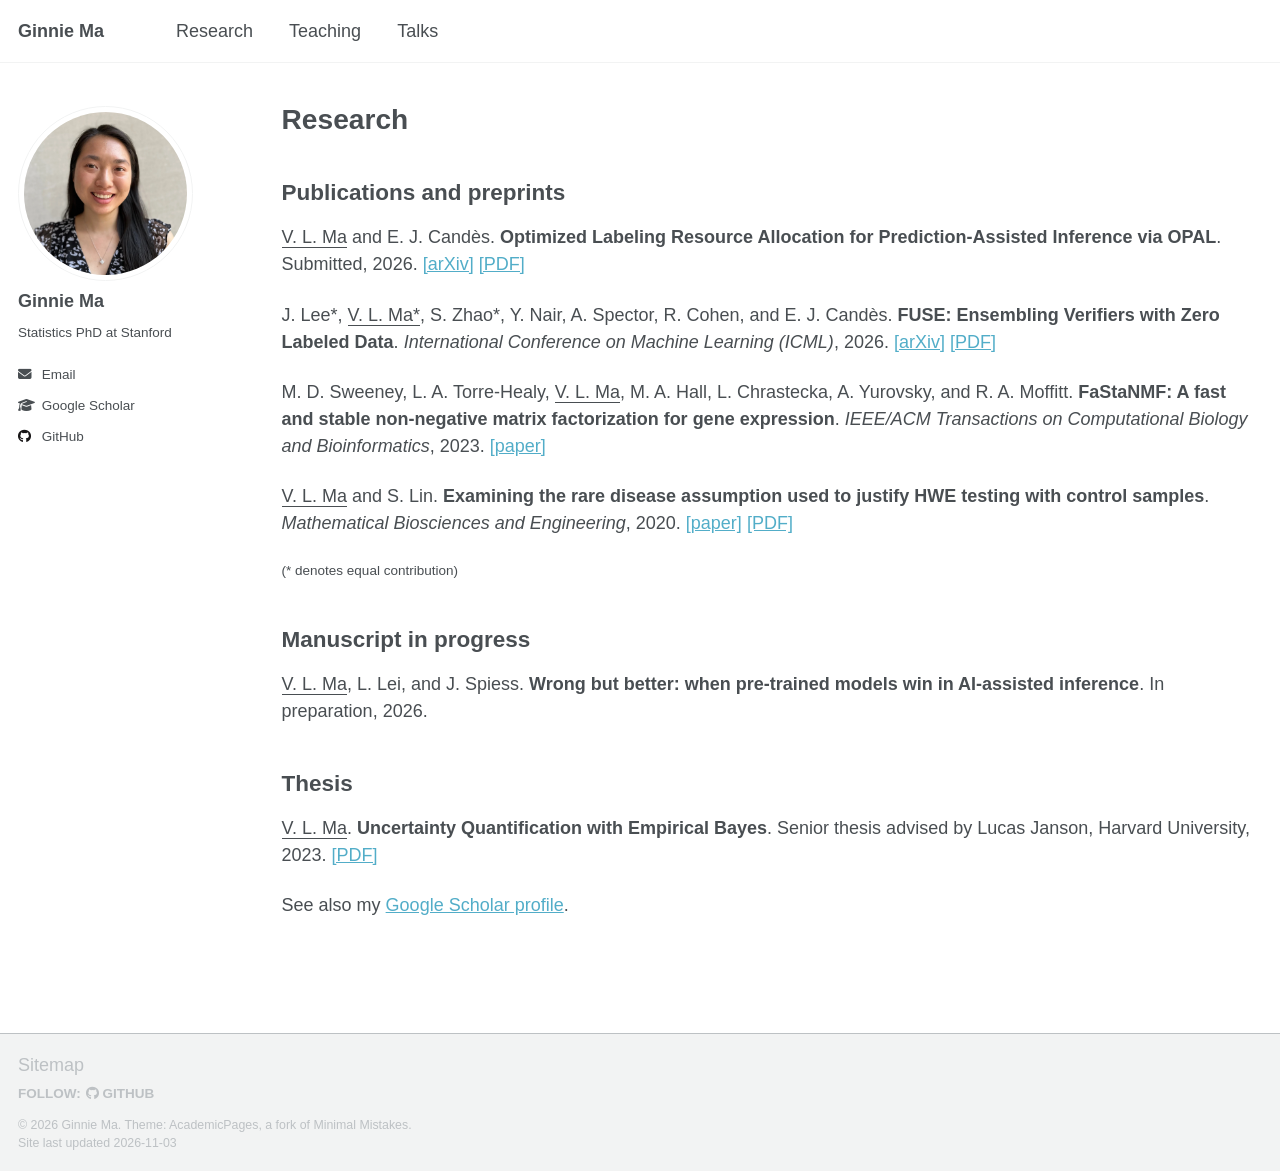
==== research/index.html @ 1d4ecbc1 "updated files" ====
<!doctype html>
<html lang="en" class="no-js">
<head>
<meta charset="utf-8">
<title>Research - Ginnie Ma</title>
<meta name="description" content="Ginnie Ma, Statistics PhD candidate at Stanford University. Research on AI-assisted inference, prediction-powered methods, and reliable LLM evaluation.">
<meta name="viewport" content="width=device-width, initial-scale=1">
<meta name="theme-color" content="#ffffff">
<meta property="og:site_name" content="Ginnie Ma">
<meta property="og:title" content="Research - Ginnie Ma">
<meta property="og:type" content="website">
<meta property="og:url" content="https://ginniema.github.io/research/">
<meta property="og:image" content="https://ginniema.github.io/assets/ginnie-ma.webp">
<link rel="canonical" href="https://ginniema.github.io/research/">
<link rel="icon" href="/assets/favicon.svg?v=gm-pink" type="image/svg+xml">
<link rel="stylesheet" href="/assets/css/main.css">
<link rel="stylesheet" href="/styles.css">
<script>document.documentElement.className = 'js';</script>
<script src="/script.js" defer></script>
</head>
<body>
<a class="screen-reader-shortcut" href="#main">Skip to content</a>
<div class="masthead"><div class="masthead__inner-wrap"><div class="masthead__menu">
<nav id="site-nav" class="greedy-nav" aria-label="Main navigation">
<button type="button" class="hidden" id="menu-toggle" aria-controls="mobile-menu" aria-expanded="false" aria-label="Toggle navigation"><span class="navicon" aria-hidden="true"></span></button>
<ul class="visible-links"><li class="masthead__menu-item masthead__menu-item--lg persist"><a href="/">Ginnie Ma</a></li><li class="masthead__menu-item"><a href="/research/" aria-current="page">Research</a></li><li class="masthead__menu-item"><a href="/teaching/">Teaching</a></li><li class="masthead__menu-item"><a href="/talks/">Talks</a></li></ul>
<ul class="hidden-links hidden" id="mobile-menu"></ul>
</nav>
</div></div></div>
<div id="main" role="main" tabindex="-1">
<aside class="sidebar sticky" aria-label="About Ginnie Ma">
<div itemscope itemtype="https://schema.org/Person">
<div class="author__avatar"><img src="/assets/ginnie-ma.webp" class="author__avatar" alt="Ginnie Ma" width="1000" height="1000" fetchpriority="high" itemprop="image"></div>
<div class="author__content"><h3 class="author__name" itemprop="name">Ginnie Ma</h3><p class="author__bio">Statistics PhD at Stanford</p></div>
<div class="author__urls-wrapper">
<button class="btn btn--inverse" id="follow-toggle" type="button" aria-expanded="false" aria-controls="profile-links">Follow</button>
<ul class="author__urls social-icons" id="profile-links">
<li><a href="mailto:vlma@stanford.edu"><i class="fas fa-fw fa-envelope icon-pad-right" aria-hidden="true"></i>Email</a></li>
<li><a href="https://scholar.google.com/citations?user=46VlMlsAAAAJ&amp;hl=en"><i class="fas fa-fw fa-graduation-cap icon-pad-right" aria-hidden="true"></i>Google Scholar</a></li>
<li><a href="https://github.com/ginniema"><i class="fab fa-fw fa-github icon-pad-right" aria-hidden="true"></i>GitHub</a></li>
</ul>
</div></div>
</aside>
<div class="archive">
<h1 class="page__title">Research</h1>
<h2>Publications and preprints</h2>
<p><u>V. L. Ma</u> and E. J. Candès. <b>Optimized Labeling Resource Allocation for Prediction-Assisted Inference via OPAL</b>. Submitted, 2026. <a href="https://arxiv.org/abs/2606.03211">[arXiv]</a> <a href="https://arxiv.org/pdf/2606.03211">[PDF]</a></p>
<p>J. Lee*, <u>V. L. Ma*</u>, S. Zhao*, Y. Nair, A. Spector, R. Cohen, and E. J. Candès. <b>FUSE: Ensembling Verifiers with Zero Labeled Data</b>. <i>International Conference on Machine Learning (ICML)</i>, 2026. <a href="https://arxiv.org/abs/2604.18547">[arXiv]</a> <a href="https://arxiv.org/pdf/2604.18547">[PDF]</a></p>
<p>M. D. Sweeney, L. A. Torre-Healy, <u>V. L. Ma</u>, M. A. Hall, L. Chrastecka, A. Yurovsky, and R. A. Moffitt. <b>FaStaNMF: A fast and stable non-negative matrix factorization for gene expression</b>. <i>IEEE/ACM Transactions on Computational Biology and Bioinformatics</i>, 2023. <a href="https://ieeexplore.ieee.org/document/10187695/">[paper]</a></p>
<p><u>V. L. Ma</u> and S. Lin. <b>Examining the rare disease assumption used to justify HWE testing with control samples</b>. <i>Mathematical Biosciences and Engineering</i>, 2020. <a href="https://doi.org/10.3934/mbe.2020004">[paper]</a> <a href="https://www.aimspress.com/aimspress-data/mbe/2020/1/PDF/mbe-17-01-004.pdf">[PDF]</a></p>
<p class="small">(* denotes equal contribution)</p>
<h2>Manuscript in progress</h2>
<p><u>V. L. Ma</u>, L. Lei, and J. Spiess. <b>Wrong but better: when pre-trained models win in AI-assisted inference</b>. In preparation, 2026.</p>
<h2>Thesis</h2>
<p><u>V. L. Ma</u>. <b>Uncertainty Quantification with Empirical Bayes</b>. Senior thesis advised by Lucas Janson, Harvard University, 2023. <a href="https://live-hu-math.pantheonsite.io/wp-content/uploads/Ginnie-Ma-Thesis.pdf">[PDF]</a></p>
<p>See also my <a href="https://scholar.google.com/citations?user=46VlMlsAAAAJ&amp;hl=en">Google Scholar profile</a>.</p>
</div>
</div>
<div class="page__footer"><footer>
<a href="/sitemap/">Sitemap</a>
<div class="page__footer-follow"><ul class="social-icons"><li><strong>Follow:</strong></li><li><a href="https://github.com/ginniema"><i class="fab fa-github" aria-hidden="true"></i> GitHub</a></li></ul></div>
<div class="page__footer-copyright">&copy; 2026 Ginnie Ma. Theme: <a href="https://github.com/academicpages/academicpages.github.io">AcademicPages</a>, a fork of <a href="https://mademistakes.com/work/minimal-mistakes-jekyll-theme/">Minimal Mistakes</a>.<br>Site last updated 2026-11-03</div>
</footer></div>
</body>
</html>
---- assets/css/main.css ----
:root{--global-base-color: #7a8288;--global-bg-color: #fff;--global-footer-bg-color: #f2f3f3;--global-border-color: #f2f3f3;--global-dark-border-color: #bdc1c4;--global-code-background-color: #fafafa;--global-code-text-color: #313436;--global-fig-caption-color: mix(#fff, #494e52, 25%);--global-link-color: #52adc8;--global-link-color-hover: mix(#000, #2f7f93, 25%);--global-link-color-visited: mix(#fff, #2f7f93, 25%);--global-masthead-link-color: #494e52;--global-masthead-link-color-hover: mix(#000, #7a8288, 25%);--global-text-color: #494e52;--global-text-color-light: #bdc1c4;--global-thead-color: #f2f3f3}html[data-theme="dark"]{--global-base-color: #474747;--global-bg-color: #474747;--global-footer-bg-color: #474747;--global-border-color: #bdc1c4;--global-dark-border-color: #dadada;--global-code-background-color: #fafafa;--global-code-text-color: #313436;--global-fig-caption-color: #bdc1c4;--global-link-color: #0ea1c5;--global-link-color-hover: #0b7994;--global-link-color-visited: #4ab9d4;--global-masthead-link-color: #fff;--global-masthead-link-color-hover: #dadada;--global-text-color: #fff;--global-text-color-light: #f3f3f3;--global-thead-color: #ededed}a:focus{outline:thin dotted #f89406;outline:5px auto #f89406;outline-offset:-2px}*,*:before,*:after{-moz-box-sizing:border-box;-webkit-box-sizing:border-box;box-sizing:border-box}html{box-sizing:border-box;background-color:var(--global-bg-color);font-size:16px;-webkit-text-size-adjust:100%;-ms-text-size-adjust:100%}@media (min-width: 48em){html{font-size:18px}}body{margin:0}::-moz-selection{color:#fff;background:#000}::selection{color:#fff;background:#000}article,aside,details,figcaption,figure,footer,header,hgroup,main,nav,section{display:block}audio,canvas,video{display:inline-block;*display:inline;*zoom:1}audio:not([controls]){display:none}a{color:var(--global-link-color)}a:hover,a:active{outline:0}sub,sup{position:relative;font-size:75%;line-height:0;vertical-align:baseline}sup{top:-0.5em}sub{bottom:-0.25em}img{max-width:100%;width:auto\9;height:auto;vertical-align:middle;border:0;-ms-interpolation-mode:bicubic}#map_canvas img,.google-maps img{max-width:none}button,input,select,textarea{margin:0;font-size:100%;vertical-align:middle}button,input{*overflow:visible;line-height:normal}button::-moz-focus-inner,input::-moz-focus-inner{padding:0;border:0}button,html input[type="button"],input[type="reset"],input[type="submit"]{-webkit-appearance:button;cursor:pointer}label,select,button,input[type="button"],input[type="reset"],input[type="submit"],input[type="radio"],input[type="checkbox"]{cursor:pointer}input[type="search"]{box-sizing:content-box;-webkit-appearance:textfield}input[type="search"]::-webkit-search-decoration,input[type="search"]::-webkit-search-cancel-button{-webkit-appearance:none}textarea{overflow:auto;vertical-align:top}html{position:relative;min-height:100%}body{color:var(--global-text-color);background-color:var(--global-bg-color);margin:0;padding:70px 0 0;padding-bottom:9em;font-family:-apple-system,".SFNSText-Regular","San Francisco","Roboto","Segoe UI","Helvetica Neue","Lucida Grande",Arial,sans-serif;line-height:1.5}body.overflow--hidden{overflow:hidden}h1,h2,h3,h4,h5,h6{margin:2em 0 0.5em;line-height:1.2;font-family:-apple-system,".SFNSText-Regular","San Francisco","Roboto","Segoe UI","Helvetica Neue","Lucida Grande",Arial,sans-serif;font-weight:bold}h1{margin-top:0;font-size:1.563em}h2{font-size:1.25em}h3{font-size:1em}h4{font-size:.75em}h5{font-size:.75em}h6{font-size:.75em}small,.small{font-size:.75em}p{margin-bottom:1.3em}u,ins{text-decoration:none;border-bottom:1px solid var(--global-text-color)}u a,ins a{color:inherit}del a{color:inherit}p,pre,blockquote,ul,ol,dl,figure,table,fieldset{orphans:3;widows:3}abbr[title],abbr[data-original-title]{text-decoration:none;cursor:help;border-bottom:1px dotted var(--global-text-color)}blockquote{margin:2em 1em 2em 0;padding-left:1em;padding-right:1em;font-style:italic;border-left:0.25em solid var(--global-border-color)}blockquote cite{font-style:italic}blockquote cite:before{content:"\2014";padding-right:5px}a:hover,a:active{outline:0}tt,code,kbd,samp,pre{font-family:Monaco,Consolas,"Lucida Console",monospace}pre{overflow-x:auto}a>code,figcaption>code,li>code,p>code,td>code{color:var(--global-code-text-color);padding-top:0.1rem;padding-bottom:0.1rem;font-size:.75em;background:var(--global-code-background-color);border:1px solid var(--global-thead-color);border-radius:4px;box-shadow:0 1px 1px rgba(0,0,0,0.125)}a>code:before,a>code:after,figcaption>code:before,figcaption>code:after,li>code:before,li>code:after,p>code:before,p>code:after,td>code:before,td>code:after{letter-spacing:-0.2em;content:"\00a0"}a>code{color:inherit}pre>code{color:var(--global-code-text-color)}hr{display:block;margin:1em 0;border:0;border-top:1px solid var(--global-border-color)}ul li,ol li{margin-bottom:0.5em}li ul,li ol{margin-top:0.5em}figure{display:-webkit-box;display:flex;-webkit-box-pack:justify;justify-content:space-between;-webkit-box-align:start;align-items:flex-start;flex-wrap:wrap;margin:2em 0}figure img,figure iframe,figure .fluid-width-video-wrapper{margin-bottom:1em}figure img{width:100%;border-radius:4px;-webkit-transition:all 0.2s ease-in-out;transition:all 0.2s ease-in-out}figure>a{display:block}@media (min-width: 37.5em){figure.half>a,figure.half>img{width:calc(50% - 0.5em)}}figure.half figcaption{width:100%}@media (min-width: 37.5em){figure.third>a,figure.third>img{width:calc(33.3333% - 0.5em)}}figure.third figcaption{width:100%}figcaption{margin-bottom:0.5em;color:var(--global-fig-caption-color);font-family:Georgia,Times,serif;font-size:.75em}figcaption a{color:inherit;text-decoration:none;border-bottom:1px solid var(--global-border-color);-webkit-transition:all 0.2s ease-in-out;transition:all 0.2s ease-in-out}figcaption a:hover{color:#000;border-bottom-color:#000}svg:not(:root){overflow:hidden}nav ul{margin:0;padding:0}nav li{list-style:none}nav a{text-decoration:none}nav ul li,nav ol li{margin-bottom:0}nav li ul,nav li ol{margin-top:0}@-webkit-keyframes intro{0%{opacity:0}100%{opacity:1}}@keyframes intro{0%{opacity:0}100%{opacity:1}}b,i,strong,em,blockquote,p,q,span,figure,img,h1,h2,header,input,a,tr,td,form button,input[type="submit"],.btn,#goog-wm-sb,.highlight,.archive__item-teaser{-webkit-transition:all 0.2s ease-in-out;transition:all 0.2s ease-in-out}@media print{.masthead,.toc,.page__share,.page__related,.ads,.page__footer{display:none}}.hidden{display:none;visibility:hidden}.load{display:none}.transparent{opacity:0}.visually-hidden,.screen-reader-text,.screen-reader-text span,.screen-reader-shortcut{position:absolute !important;clip:rect(1px, 1px, 1px, 1px);height:1px !important;width:1px !important;border:0 !important;overflow:hidden}body:hover .visually-hidden a,body:hover .visually-hidden input,body:hover .visually-hidden button{display:none !important}.screen-reader-text:focus,.screen-reader-shortcut:focus{clip:auto !important;height:auto !important;width:auto !important;display:block;font-size:1em;font-weight:bold;padding:15px 23px 14px;background:#fff;z-index:100000;text-decoration:none;box-shadow:0 0 2px 2px rgba(0,0,0,0.6)}.skip-link{position:fixed;z-index:20;margin:0;font-family:-apple-system,".SFNSText-Regular","San Francisco","Roboto","Segoe UI","Helvetica Neue","Lucida Grande",Arial,sans-serif;white-space:nowrap}.skip-link li{height:0;width:0;list-style:none}.text-left{text-align:left}.text-center{text-align:center}.text-right{text-align:right}.text-justify{text-align:justify}.text-nowrap{white-space:nowrap}.cf{clear:both}.wrapper{max-width:925px;margin-left:auto;margin-right:auto}.wrapper:after{content:" ";display:block;clear:both}.wordwrap{white-space:pre-wrap;white-space:-moz-pre-wrap;white-space:-pre-wrap;white-space:-o-pre-wrap;word-wrap:break-word}.align-left{display:block;margin-left:auto;margin-right:auto}@media (min-width: 37.5em){.align-left{float:left;margin-right:1em}}.align-right{display:block;margin-left:auto;margin-right:auto}@media (min-width: 37.5em){.align-right{float:right;margin-left:1em}}.align-center{display:block;margin-left:auto;margin-right:auto}@media (min-width: 57.8125em){.full{margin-right:-19.4915254237% !important}}.icon{display:inline-block;fill:currentColor;width:1em;height:1.1em;line-height:1;position:relative;top:-0.1em;vertical-align:middle}.icon-pad-right{padding-right:0.5em;margin-right:0.5em}.social-icons .fa{color:#000}.social-icons .fa-bluesky,.social-icons .fa-bluesky-square{color:#1184fe}.social-icons .fa-behance,.social-icons .fa-behance-square{color:#1769FF}.social-icons .fa-dribbble{color:#ea4c89}.social-icons .fa-facebook,.social-icons .fa-facebook-square{color:#3b5998}.social-icons .fa-flickr{color:#ff0084}.social-icons .fa-foursquare{color:#0072b1}.social-icons .fa-github,.social-icons .fa-github-alt,.social-icons .fa-github-square{color:#171516}.social-icons .fa-google-plus,.social-icons .fa-google-plus-square{color:#dd4b39}.social-icons .fa-instagram{color:#517fa4}.social-icons .fa-kaggle,.social-icons .fa-kaggle-square{color:#20c0ff}.social-icons .fa-lastfm,.social-icons .fa-lastfm-square{color:#d51007}.social-icons .fa-linkedin,.social-icons .fa-linkedin-square{color:#007bb6}.social-icons .fa-mastodon,.social-icons .fa-mastodon-square{color:#6364ff}.social-icons .ai-orcid,.social-icons .ai-orcid-square{color:#a6ce39}.social-icons .fa-pinterest,.social-icons .fa-pinterest-p,.social-icons .fa-pinterest-square{color:#cb2027}.social-icons .fa-rss,.social-icons .fa-rss-square{color:#fa9b39}.social-icons .fa-soundcloud{color:#f30}.social-icons .fa-stack-exchange,.social-icons .fa-stack-overflow{color:#fe7a15}.social-icons .fa-tumblr,.social-icons .fa-tumblr-square{color:#32506d}.social-icons .fa-twitter,.social-icons .fa-twitter-square{color:#55acee}.social-icons .fa-vimeo,.social-icons .fa-vimeo-square{color:#1ab7ea}.social-icons .fa-vine{color:#00bf8f}.social-icons .fa-youtube,.social-icons .fa-youtube-square,.social-icons .fa-youtube-play{color:#b00}.social-icons .fa-xing,.social-icons .fa-xing-square{color:#006567}.navicon{position:relative;width:28px;height:4px;background:#fff;margin:auto;-webkit-transition:0.3s;transition:0.3s}.navicon:before,.navicon:after{content:"";position:absolute;left:0;width:28px;height:4px;background:#fff;-webkit-transition:0.3s;transition:0.3s}.navicon:before{top:-8px}.navicon:after{bottom:-8px}.close .navicon{background:transparent}.close .navicon:before,.close .navicon:after{-webkit-transform-origin:50% 50%;-ms-transform-origin:50% 50%;transform-origin:50% 50%;top:0;width:28px}.close .navicon:before{-webkit-transform:rotate3d(0, 0, 1, 45deg);transform:rotate3d(0, 0, 1, 45deg)}.close .navicon:after{-webkit-transform:rotate3d(0, 0, 1, -45deg);transform:rotate3d(0, 0, 1, -45deg)}@media (min-width: 57.8125em){.sticky{clear:both;position:-webkit-sticky;position:sticky;top:2em}.sticky::after{clear:both;content:"";display:table}.sticky>*{display:block}}.well{min-height:20px;padding:19px;margin-bottom:20px;background-color:#f5f5f5;border:1px solid #e3e3e3;border-radius:4px;box-shadow:inset 0 1px 1px rgba(0,0,0,0.05)}.show-modal{overflow:hidden;position:relative}.show-modal:before{position:absolute;content:"";top:0;left:0;width:100%;height:100%;z-index:999;background-color:rgba(255,255,255,0.85)}.show-modal .modal{display:block}.modal{display:none;position:fixed;width:300px;top:50%;left:50%;margin-left:-150px;margin-top:-150px;min-height:0;z-index:9999;background:#fff;border:1px solid var(--global-border-color);border-radius:4px;box-shadow:0 1px 1px rgba(0,0,0,0.125)}.modal__title{margin:0;padding:0.5em 1em}.modal__supporting-text{padding:0 1em 0.5em 1em}.modal__actions{padding:0.5em 1em;border-top:1px solid var(--global-border-color)}.footnote{color:var(--global-text-color-light);text-decoration:none}.footnotes{color:var(--global-text-color-light)}.footnotes ol,.footnotes li,.footnotes p{margin-bottom:0;font-size:.75em}a.reversefootnote{color:var(--global-text-color-light);text-decoration:none}a.reversefootnote:hover{text-decoration:underline}.required{color:#ee5f5b;font-weight:bold}table{margin-bottom:1em;width:100%;font-family:-apple-system,".SFNSText-Regular","San Francisco","Roboto","Segoe UI","Helvetica Neue","Lucida Grande",Arial,sans-serif;font-size:.75em;border-collapse:collapse;border:1px solid var(--global-border-color)}table+table{margin-top:1em}thead{background-color:var(--global-border-color);border-bottom:1px solid var(--global-border-color)}th{padding:0.5em;font-weight:bold;text-align:left;border-right:1px solid var(--global-border-color)}td{padding:0.5em;border-bottom:1px solid var(--global-border-color);border-right:1px solid var(--global-border-color)}tr,td,th{vertical-align:middle}.btn,#goog-wm-sb{display:inline-block;margin-bottom:0.25em;padding:0.5em 1em;color:#fff !important;font-family:-apple-system,".SFNSText-Regular","San Francisco","Roboto","Segoe UI","Helvetica Neue","Lucida Grande",Arial,sans-serif;font-size:.75em;font-weight:bold;text-align:center;text-decoration:none;background-color:var(--global-base-color);border:0 !important;border-radius:4px;cursor:pointer}.btn:hover,#goog-wm-sb:hover{background-color:#333}.btn .icon,#goog-wm-sb .icon{margin-right:0.5em}.btn .icon+.hidden,#goog-wm-sb .icon+.hidden{margin-left:-0.5em}.btn--block{display:block;width:100%}.btn--block+.btn--block{margin-top:0.25em}.btn--inverse{color:var(--global-text-color-light) !important;border:1px solid var(--global-border-color) !important;background-color:var(--global-bg-color)}.btn--inverse:hover{color:#fff !important;border-color:var(--global-text-color-light)}.btn--light-outline{border:1px solid #fff !important;background-color:transparent}.btn--info{background-color:#2f7f93}.btn--info:hover{background-color:#266676}.btn--warning{background-color:#f89406}.btn--warning:hover{background-color:#c67605}.btn--success{background-color:#62c462}.btn--success:hover{background-color:#4e9d4e}.btn--danger{background-color:#ee5f5b}.btn--danger:hover{background-color:#be4c49}.btn--disabled{pointer-events:none;cursor:not-allowed;filter:alpha(opacity=65);box-shadow:none;opacity:0.65}.btn--bluesky{background-color:#1184fe}.btn--bluesky:hover{background-color:#0e6acb}.btn--facebook{background-color:#3b5998}.btn--facebook:hover{background-color:#2f477a}.btn--twitter{background-color:#55acee}.btn--twitter:hover{background-color:#448abe}.btn--google-plus{background-color:#dd4b39}.btn--google-plus:hover{background-color:#b13c2e}.btn--linkedin{background-color:#007bb6}.btn--linkedin:hover{background-color:#006292}.btn--x-large{font-size:1.25em}.btn--large{font-size:1em}.btn--small{font-size:.6875em}.notice{margin:2em 0 !important;padding:1em;font-family:-apple-system,".SFNSText-Regular","San Francisco","Roboto","Segoe UI","Helvetica Neue","Lucida Grande",Arial,sans-serif;font-size:.75em !important;text-indent:initial;background-color:#f2f3f3;border-radius:4px;box-shadow:0 1px 1px rgba(122,130,136,0.25);color:var(--global-code-text-color)}.notice h4{margin-top:0 !important;margin-bottom:0.75em}.page__content .notice h4{margin-bottom:0;font-size:1em}.notice p:last-child{margin-bottom:0 !important}.notice h4+p{margin-top:0;padding-top:0}.notice a{color:#7a8288}.notice a:hover{color:#494e52}.notice code{background-color:#f8f9f9}.notice ul:last-child{margin-bottom:0}.notice--primary{margin:2em 0 !important;padding:1em;font-family:-apple-system,".SFNSText-Regular","San Francisco","Roboto","Segoe UI","Helvetica Neue","Lucida Grande",Arial,sans-serif;font-size:.75em !important;text-indent:initial;background-color:#f2f3f3;border-radius:4px;box-shadow:0 1px 1px rgba(122,130,136,0.25);color:var(--global-code-text-color)}.notice--primary h4{margin-top:0 !important;margin-bottom:0.75em}.page__content .notice--primary h4{margin-bottom:0;font-size:1em}.notice--primary p:last-child{margin-bottom:0 !important}.notice--primary h4+p{margin-top:0;padding-top:0}.notice--primary a{color:#7a8288}.notice--primary a:hover{color:#494e52}.notice--primary code{background-color:#f8f9f9}.notice--primary ul:last-child{margin-bottom:0}.notice--info{margin:2em 0 !important;padding:1em;font-family:-apple-system,".SFNSText-Regular","San Francisco","Roboto","Segoe UI","Helvetica Neue","Lucida Grande",Arial,sans-serif;font-size:.75em !important;text-indent:initial;background-color:#eaf2f4;border-radius:4px;box-shadow:0 1px 1px rgba(47,127,147,0.25);color:var(--global-code-text-color)}.notice--info h4{margin-top:0 !important;margin-bottom:0.75em}.page__content .notice--info h4{margin-bottom:0;font-size:1em}.notice--info p:last-child{margin-bottom:0 !important}.notice--info h4+p{margin-top:0;padding-top:0}.notice--info a{color:#2f7f93}.notice--info a:hover{color:#1c4c58}.notice--info code{background-color:#f5f9fa}.notice--info ul:last-child{margin-bottom:0}.notice--warning{margin:2em 0 !important;padding:1em;font-family:-apple-system,".SFNSText-Regular","San Francisco","Roboto","Segoe UI","Helvetica Neue","Lucida Grande",Arial,sans-serif;font-size:.75em !important;text-indent:initial;background-color:#fef4e6;border-radius:4px;box-shadow:0 1px 1px rgba(248,148,6,0.25);color:var(--global-code-text-color)}.notice--warning h4{margin-top:0 !important;margin-bottom:0.75em}.page__content .notice--warning h4{margin-bottom:0;font-size:1em}.notice--warning p:last-child{margin-bottom:0 !important}.notice--warning h4+p{margin-top:0;padding-top:0}.notice--warning a{color:#f89406}.notice--warning a:hover{color:#955904}.notice--warning code{background-color:#fffaf3}.notice--warning ul:last-child{margin-bottom:0}.notice--success{margin:2em 0 !important;padding:1em;font-family:-apple-system,".SFNSText-Regular","San Francisco","Roboto","Segoe UI","Helvetica Neue","Lucida Grande",Arial,sans-serif;font-size:.75em !important;text-indent:initial;background-color:#eff9ef;border-radius:4px;box-shadow:0 1px 1px rgba(98,196,98,0.25);color:var(--global-code-text-color)}.notice--success h4{margin-top:0 !important;margin-bottom:0.75em}.page__content .notice--success h4{margin-bottom:0;font-size:1em}.notice--success p:last-child{margin-bottom:0 !important}.notice--success h4+p{margin-top:0;padding-top:0}.notice--success a{color:#62c462}.notice--success a:hover{color:#3b763b}.notice--success code{background-color:#f7fcf7}.notice--success ul:last-child{margin-bottom:0}.notice--danger{margin:2em 0 !important;padding:1em;font-family:-apple-system,".SFNSText-Regular","San Francisco","Roboto","Segoe UI","Helvetica Neue","Lucida Grande",Arial,sans-serif;font-size:.75em !important;text-indent:initial;background-color:#fdefef;border-radius:4px;box-shadow:0 1px 1px rgba(238,95,91,0.25);color:var(--global-code-text-color)}.notice--danger h4{margin-top:0 !important;margin-bottom:0.75em}.page__content .notice--danger h4{margin-bottom:0;font-size:1em}.notice--danger p:last-child{margin-bottom:0 !important}.notice--danger h4+p{margin-top:0;padding-top:0}.notice--danger a{color:#ee5f5b}.notice--danger a:hover{color:#8f3937}.notice--danger code{background-color:#fef7f7}.notice--danger ul:last-child{margin-bottom:0}.masthead{position:fixed;background:var(--global-bg-color);height:fit-content;top:0;width:100%;-webkit-animation:intro 0.3s both;animation:intro 0.3s both;-webkit-animation-delay:0.15s;animation-delay:0.15s;z-index:20}.masthead::after{content:"";position:absolute;bottom:0;height:1px;background:var(--global-border-color);width:100%}.masthead__inner-wrap{max-width:925px;margin-left:auto;margin-right:auto;clear:both;padding:0.5em 1em;font-family:-apple-system,".SFNSText-Regular","San Francisco","Roboto","Segoe UI","Helvetica Neue","Lucida Grande",Arial,sans-serif}.masthead__inner-wrap:after{content:" ";display:block;clear:both}.masthead__inner-wrap::after{clear:both;content:"";display:table}@media (min-width: 80em){.masthead__inner-wrap{max-width:1280px}}.masthead__inner-wrap nav{z-index:10}.masthead__inner-wrap a{text-decoration:none}.masthead__menu ul{margin:0;padding:0;clear:both;list-style-type:none}.masthead__menu-item{background-color:var(--global-bg-color);display:block;list-style-type:none;white-space:nowrap}.masthead__menu-item--lg{padding-right:2em;font-weight:700}.breadcrumbs{max-width:925px;margin-left:auto;margin-right:auto;clear:both;margin-top:0;margin-bottom:0;padding-left:2em;padding-right:2em;font-family:-apple-system,".SFNSText-Regular","San Francisco","Roboto","Segoe UI","Helvetica Neue","Lucida Grande",Arial,sans-serif;-webkit-animation:intro 0.3s both;animation:intro 0.3s both;-webkit-animation-delay:0.30s;animation-delay:0.30s}.breadcrumbs:after{content:" ";display:block;clear:both}.breadcrumbs::after{clear:both;content:"";display:table}@media (min-width: 57.8125em){.breadcrumbs{padding-left:1em;padding-right:1em}}@media (min-width: 80em){.breadcrumbs{max-width:1280px}}.breadcrumbs ol{padding:0;list-style:none;font-size:.75em}@media (min-width: 57.8125em){.breadcrumbs ol{width:83.0508474576%;float:right;margin-right:0}}@media (min-width: 80em){.breadcrumbs ol{padding-left:4.2372881356%}}.breadcrumbs li{display:inline}.breadcrumbs .current{font-weight:bold}.pagination{clear:both;width:100%;float:left;margin-left:0;margin-right:0;clear:both;margin-top:1em;padding-top:1em}.pagination::after{clear:both;content:"";display:table}.pagination ul{margin:0;padding:0;list-style-type:none;font-family:-apple-system,".SFNSText-Regular","San Francisco","Roboto","Segoe UI","Helvetica Neue","Lucida Grande",Arial,sans-serif}.pagination li{display:block;float:left;margin-left:-1px}.pagination li a{margin-bottom:0.25em;padding:0.5em 1em;font-family:-apple-system,".SFNSText-Regular","San Francisco","Roboto","Segoe UI","Helvetica Neue","Lucida Grande",Arial,sans-serif;font-size:14px;font-weight:bold;line-height:1.5;text-align:center;text-decoration:none;color:var(--global-text-color-light);border:1px solid var(--global-border-color);border-radius:0}.pagination li a:hover{color:var(--global-link-color-hover)}.pagination li a.current{color:#fff;background:var(--global-base-color)}.pagination li a.disabled{color:var(--global-text-color-light);pointer-events:none;cursor:not-allowed}.pagination li:first-child{margin-left:0}.pagination li:first-child a{border-top-left-radius:4px;border-bottom-left-radius:4px}.pagination li:last-child a{border-top-right-radius:4px;border-bottom-right-radius:4px}.pagination--pager{display:block;padding:1em 2em;float:left;width:50%;font-family:-apple-system,".SFNSText-Regular","San Francisco","Roboto","Segoe UI","Helvetica Neue","Lucida Grande",Arial,sans-serif;font-size:1em;font-weight:bold;text-align:center;text-decoration:none;color:var(--global-text-color-light);border:1px solid var(--global-border-color);border-radius:4px}.pagination--pager:hover{color:var(--global-link-color-hover)}.pagination--pager:first-child{border-top-right-radius:0;border-bottom-right-radius:0}.pagination--pager:last-child{margin-left:-1px;border-top-left-radius:0;border-bottom-left-radius:0}.pagination--pager.disabled{color:var(--global-text-color-light);pointer-events:none;cursor:not-allowed}.page__content+.pagination,.page__meta+.pagination,.comment__date+.pagination,.page__share+.pagination,.page__comments+.pagination{margin-top:2em;padding-top:2em;border-top:1px solid var(--global-border-color)}.greedy-nav{position:relative;min-width:250px;background:var(--global-bg-color)}.greedy-nav a{display:block;margin:0 1rem;padding:0.5rem 0;color:var(--global-masthead-link-color);text-decoration:none}.greedy-nav a:hover{color:var(--global-masthead-link-color-hover)}.greedy-nav button{position:absolute;height:2.5rem;right:0;padding:0 0.5rem;border:0;outline:none;background-color:var(--global-base-color);color:#fff;cursor:pointer;z-index:100}.greedy-nav .visible-links{display:table}.greedy-nav .visible-links li{display:table-cell;vertical-align:middle}.greedy-nav .visible-links li:first-child{font-weight:bold;text-wrap:wrap}.greedy-nav .visible-links li:first-child a{margin-left:0}.greedy-nav .visible-links li:last-child a{margin-right:0}.greedy-nav .visible-links #theme-toggle a{width:25px;display:flex;justify-content:center;cursor:pointer}.greedy-nav .visible-links a{position:relative}.greedy-nav .visible-links a:before{content:"";position:absolute;left:0;bottom:0;height:4px;background:var(--global-border-color);width:100%;-webkit-transition:all 0.2s ease-in-out;transition:all 0.2s ease-in-out;-webkit-transform:scaleX(0);-ms-transform:scaleX(0);transform:scaleX(0)}.greedy-nav .visible-links a:hover:before{-webkit-transform:scaleX(1);-ms-transform:scaleX(1);transform:scaleX(1)}.greedy-nav .hidden-links{position:absolute;top:100%;right:0;margin-top:15px;padding:5px;border:1px solid var(--global-border-color);border-radius:4px;background:#fff;box-shadow:0 0 10px rgba(0,0,0,0.25)}.greedy-nav .hidden-links a{margin:0;padding:10px 20px;font-size:1em}.greedy-nav .hidden-links a:hover{color:var(--global-masthead-link-color-hover);background:var(--global-border-color)}.greedy-nav .hidden-links:before{content:"";position:absolute;top:-11px;right:10px;width:0;border-style:solid;border-width:0 10px 10px;border-color:var(--global-border-color) transparent;display:block;z-index:0}.greedy-nav .hidden-links:after{content:"";position:absolute;top:-10px;right:10px;width:0;border-style:solid;border-width:0 10px 10px;border-color:#fff transparent;display:block;z-index:1}.greedy-nav .hidden-links li{display:block;border-bottom:1px solid var(--global-border-color)}.greedy-nav .hidden-links li:last-child{border-bottom:none}.nav__list{font-size:1.25rem}.nav__list ul{margin-bottom:1em}.nav__list a{display:block;padding:0.125em 0;color:inherit}.nav__list a:hover{text-decoration:underline}.nav__list .active{margin-left:-0.5em;padding-left:0.5em;padding-right:0.5em;color:#fff;font-weight:bold;background:var(--global-base-color);border-radius:4px}.nav__list .active:hover{color:#fff}.nav__title{margin:0;padding:0.5rem 1rem;font-family:-apple-system,".SFNSText-Regular","San Francisco","Roboto","Segoe UI","Helvetica Neue","Lucida Grande",Arial,sans-serif;font-size:1em;font-weight:bold}.nav__sub-title{display:block;margin:0.5rem 0;padding:0.5rem 0;font-family:-apple-system,".SFNSText-Regular","San Francisco","Roboto","Segoe UI","Helvetica Neue","Lucida Grande",Arial,sans-serif;font-size:.75em;font-weight:bold;text-transform:uppercase;border-bottom:1px solid var(--global-border-color)}.toc{font-family:-apple-system,".SFNSText-Regular","San Francisco","Roboto","Segoe UI","Helvetica Neue","Lucida Grande",Arial,sans-serif;color:var(--global-text-color-light);text-transform:uppercase;letter-spacing:1px;background-color:#fff;border:1px solid var(--global-border-color);border-radius:4px;box-shadow:0 1px 1px rgba(0,0,0,0.125)}.toc .nav__title{color:#fff;font-size:.75em;background:var(--global-base-color);border-top-left-radius:4px;border-top-right-radius:4px}.toc__menu{margin:0;padding:0;width:100%;list-style:none;font-size:0.8rem}.toc__menu a{display:block;padding:0.5rem 1rem;color:var(--global-code-text-color);font-size:.6875em;font-weight:bold;line-height:1.5;border-bottom:1px solid var(--global-border-color);text-decoration-line:none !important}.toc__menu a:hover{color:#000;background:var(--global-link-color-hover)}.toc__menu>li:last-child a{border-bottom:none}.toc__menu li ul>li a{padding-left:2rem;font-weight:normal}.toc__menu li>ul li{display:none}@media (min-width: 48em){.toc__menu li>ul li{display:block}}.page__footer{clear:both;background-color:var(--global-footer-bg-color);color:var(--global-text-color-light);float:left;margin-left:0;margin-right:0;width:100%;clear:both;position:absolute;bottom:0em;height:auto;margin-top:3em;-webkit-animation:intro 0.3s both;animation:intro 0.3s both;-webkit-animation-delay:0.45s;animation-delay:0.45s;border-top:1px solid var(--global-dark-border-color)}.page__footer::after{clear:both;content:"";display:table}.page__footer footer{clear:both;margin-left:auto;margin-right:auto;margin-top:1em;max-width:100%;padding:0 1em 1em}.page__footer footer::after{clear:both;content:"";display:table}@media (min-width: 80em){.page__footer footer{max-width:1280px}}.page__footer a{color:inherit;text-decoration:none}.page__footer a:hover{text-decoration:underline}.page__footer .fas,.page__footer .fab,.page__footer .far,.page__footer .fal{color:var(--global-text-color-light)}.page__footer-copyright{font-family:-apple-system,".SFNSText-Regular","San Francisco","Roboto","Segoe UI","Helvetica Neue","Lucida Grande",Arial,sans-serif;font-size:.6875em}.page__footer-follow ul{margin:0;padding:0;list-style-type:none}.page__footer-follow li{display:inline-block;padding-top:5px;padding-bottom:5px;font-family:-apple-system,".SFNSText-Regular","San Francisco","Roboto","Segoe UI","Helvetica Neue","Lucida Grande",Arial,sans-serif;font-size:.75em;text-transform:uppercase}.page__footer-follow li+li:before{content:"";padding-right:5px}.page__footer-follow a{padding-right:10px;font-weight:bold}.page__footer-follow .social-icons a{white-space:nowrap}div.highlighter-rouge,figure.highlight{position:relative;margin-bottom:1em;padding:1em;border:1px solid var(--global-border-color);border-radius:4px;background-color:var(--global-code-background-color);box-shadow:0 1px 1px rgba(0,0,0,0.125);font-size:1.25em}div.highlighter-rouge:before,figure.highlight:before{position:absolute;top:0;right:0;padding:0.5em;background-color:#f2f3f3;content:"\f121";font-family:"Font Awesome 6 Free" !important;font-size:.75em;line-height:1;text-transform:none;speak:none}div.highlighter-rouge .highlight,figure.highlight .highlight{margin:0;font-family:Monaco,Consolas,"Lucida Console",monospace;font-size:.75em;line-height:1.8}.highlight table td{padding:5px}.highlight table pre{margin:0}.highlight .c{color:#93a1a1}.highlight .err{color:#586e75}.highlight .g{color:#586e75}.highlight .k{color:#859900}.highlight .l{color:#586e75}.highlight .n{color:#586e75}.highlight .o{color:#859900}.highlight .x{color:#cb4b16}.highlight .p{color:#586e75}.highlight .cm{color:#93a1a1}.highlight .cp{color:#859900}.highlight .c1{color:#93a1a1}.highlight .cs{color:#859900}.highlight .gd{color:#2aa198}.highlight .ge{color:#586e75;font-style:italic}.highlight .gr{color:#dc322f}.highlight .gh{color:#cb4b16}.highlight .gi{color:#859900}.highlight .go{color:#586e75}.highlight .gp{color:#586e75}.highlight .gs{color:#586e75;font-weight:bold}.highlight .gu{color:#cb4b16}.highlight .gt{color:#586e75}.highlight .kc{color:#cb4b16}.highlight .kd{color:#22b3eb}.highlight .kn{color:#859900}.highlight .kp{color:#859900}.highlight .kr{color:#22b3eb}.highlight .kt{color:#dc322f}.highlight .ld{color:#586e75}.highlight .m{color:#2aa198}.highlight .s{color:#2aa198}.highlight .na{color:#586e75}.highlight .nb{color:#B58900}.highlight .nc{color:#22b3eb}.highlight .no{color:#cb4b16}.highlight .nd{color:#22b3eb}.highlight .ni{color:#cb4b16}.highlight .ne{color:#cb4b16}.highlight .nf{color:#22b3eb}.highlight .nl{color:#586e75}.highlight .nn{color:#586e75}.highlight .nx{color:#586e75}.highlight .py{color:#586e75}.highlight .nt{color:#22b3eb}.highlight .nv{color:#22b3eb}.highlight .ow{color:#859900}.highlight .w{color:#586e75}.highlight .mf{color:#2aa198}.highlight .mh{color:#2aa198}.highlight .mi{color:#2aa198}.highlight .mo{color:#2aa198}.highlight .sb{color:#93a1a1}.highlight .sc{color:#2aa198}.highlight .sd{color:#586e75}.highlight .s2{color:#2aa198}.highlight .se{color:#cb4b16}.highlight .sh{color:#586e75}.highlight .si{color:#2aa198}.highlight .sx{color:#2aa198}.highlight .sr{color:#dc322f}.highlight .s1{color:#2aa198}.highlight .ss{color:#2aa198}.highlight .bp{color:#22b3eb}.highlight .vc{color:#22b3eb}.highlight .vg{color:#22b3eb}.highlight .vi{color:#22b3eb}.highlight .il{color:#2aa198}form{margin:0 0 5px 0}form fieldset{margin-bottom:5px;padding:0;border-width:0}form legend{display:block;width:100%;margin-bottom:10px;*margin-left:-7px;padding:0;color:var(--global-text-color);border:0;border-bottom:1px solid #ccc;white-space:normal}form p{margin-bottom:5px / 2}form ul{list-style-type:none;margin:0 0 5px 0;padding:0}form br{display:none}label,input,button,select,textarea{vertical-align:baseline;*vertical-align:middle}input,button,select,textarea{box-sizing:border-box;font-family:-apple-system,".SFNSText-Regular","San Francisco","Roboto","Segoe UI","Helvetica Neue","Lucida Grande",Arial,sans-serif}label{display:block;margin-bottom:0.25em;color:var(--global-text-color);cursor:pointer}label small{font-size:.75em}label input,label textarea,label select{display:block}input,textarea,select{display:inline-block;width:100%;padding:0.25em;margin-bottom:0.5em;color:var(--global-text-color);background-color:#fff;border:1px solid #ccc;border-radius:4px;box-shadow:0 1px 1px rgba(0,0,0,0.125)}input:hover,textarea:hover,select:hover{border-color:var(--global-base-color)}.input-mini{width:60px}.input-small{width:90px}input[type="image"],input[type="checkbox"],input[type="radio"]{width:auto;height:auto;padding:0;margin:3px 0;*margin-top:0;line-height:normal;cursor:pointer;border-radius:0;border:0 \9}input[type="checkbox"],input[type="radio"]{box-sizing:border-box;padding:0;*width:13px;*height:13px}input[type="image"]{border:0;box-shadow:none}input[type="file"]{width:auto;padding:initial;line-height:initial;border:initial;background-color:transparent;background-color:initial;box-shadow:none}input[type="button"],input[type="reset"],input[type="submit"]{width:auto;height:auto;cursor:pointer;*overflow:visible}select,input[type="file"]{*margin-top:4px}select{width:auto;background-color:#fff}select[multiple],select[size]{height:auto}textarea{resize:vertical;height:auto;overflow:auto;vertical-align:top}input[type="hidden"]{display:none}.form{position:relative}.radio,.checkbox{padding-left:18px;font-weight:normal}.radio input[type="radio"],.checkbox input[type="checkbox"]{float:left;margin-left:-18px}.radio.inline,.checkbox.inline{display:inline-block;padding-top:5px;margin-bottom:0;vertical-align:middle}.radio.inline+.radio.inline,.checkbox.inline+.checkbox.inline{margin-left:10px}input[disabled],select[disabled],textarea[disabled],input[readonly],select[readonly],textarea[readonly]{opacity:0.5;cursor:not-allowed}input:focus,textarea:focus{border-color:var(--global-border-color);outline:0;outline:thin dotted \9}input[type="file"]:focus,input[type="radio"]:focus,input[type="checkbox"]:focus,select:focus{box-shadow:none}.help-block,.help-inline{color:#2f7f93}.help-block{display:block;margin-bottom:1em;line-height:1em}.help-inline{display:inline-block;vertical-align:middle;padding-left:5px}.form-inline input,.form-inline textarea,.form-inline select{display:inline-block;margin-bottom:0}.form-inline label{display:inline-block}.form-inline .radio,.form-inline .checkbox,.form-inline .radio{padding-left:0;margin-bottom:0;vertical-align:middle}.form-inline .radio input[type="radio"],.form-inline .checkbox input[type="checkbox"]{float:left;margin-left:0;margin-right:3px}.form-search input,.form-search textarea,.form-search select{display:inline-block;margin-bottom:0}.form-search .search-query{padding-left:14px;padding-right:14px;margin-bottom:0;border-radius:14px}.form-search label{display:inline-block}.form-search .radio,.form-search .checkbox,.form-inline .radio{padding-left:0;margin-bottom:0;vertical-align:middle}.form-search .radio input[type="radio"],.form-search .checkbox input[type="checkbox"]{float:left;margin-left:0;margin-right:3px}.form--loading:before{content:''}.form--loading .form__spinner{display:block}.form:before{position:absolute;top:0;left:0;width:100%;height:100%;background-color:rgba(255,255,255,0.7);z-index:10}.form__spinner{display:none;position:absolute;top:50%;left:50%;z-index:11}#goog-fixurl ul{list-style:none;margin-left:0;padding-left:0}#goog-fixurl ul li{list-style-type:none}#goog-wm-qt{width:auto;margin-right:10px;margin-bottom:20px;padding:8px 20px;display:inline-block;font-size:.75em;background-color:#fff;color:#000;border-width:2px !important;border-style:solid !important;border-color:gray;border-radius:4px}#main{max-width:925px;margin-left:auto;margin-right:auto;clear:both;margin-top:2em;padding-left:1em;padding-right:1em;animation:intro 0.3s both;animation-delay:0.35s}#main:after{content:" ";display:block;clear:both}#main::after{clear:both;content:"";display:table}@media (min-width: 80em){#main{max-width:1280px}}@media (min-width: 57.8125em){.page{width:83.0508474576%;float:right;margin-right:0;padding-left:4.2372881356%;padding-right:16.9491525424%}}.page .page__inner-wrap{clear:both;width:100%;float:left;margin-left:0;margin-right:0}.page .page__inner-wrap .page__content,.page .page__inner-wrap .page__meta,.page .page__inner-wrap .comment__date,.page .page__inner-wrap .page__share{clear:both;width:100%;float:left;margin-left:0;margin-right:0}.page__title{margin-top:0;line-height:1}.page__title+.page__meta,.page__title+.comment__date{margin-top:-0.5em}.page__lead{font-family:-apple-system,".SFNSText-Regular","San Francisco","Roboto","Segoe UI","Helvetica Neue","Lucida Grande",Arial,sans-serif;font-size:1.25em}.page__content h2{padding-bottom:0.5em;border-bottom:1px solid var(--global-border-color)}.page__content p,.page__content li,.page__content dl{font-size:1em}.page__content p{margin:0 0 1.3em}.page__content a{text-decoration:underline}.page__content a:hover{text-decoration:underline}.page__content a:hover img{box-shadow:0 0 10px rgba(0,0,0,0.25)}.page__content dt{margin-top:1em;font-family:-apple-system,".SFNSText-Regular","San Francisco","Roboto","Segoe UI","Helvetica Neue","Lucida Grande",Arial,sans-serif;font-weight:bold}.page__content dd{margin-left:1em;font-family:-apple-system,".SFNSText-Regular","San Francisco","Roboto","Segoe UI","Helvetica Neue","Lucida Grande",Arial,sans-serif;font-size:.75em}.page__content .small{font-size:.75em}.page__content blockquote+.small{margin-top:-1.5em;padding-left:1.25rem}.page__hero{position:relative;margin-bottom:2em;clear:both;animation:intro 0.3s both;animation-delay:0.25s}.page__hero::after{clear:both;content:"";display:table}.page__hero--overlay{position:relative;margin-bottom:2em;padding:3em 0;clear:both;background-size:cover;background-repeat:no-repeat;background-position:center;animation:intro 0.3s both;animation-delay:0.25s}.page__hero--overlay::after{clear:both;content:"";display:table}.page__hero--overlay a{color:#fff}.page__hero--overlay .wrapper{padding-left:1em;padding-right:1em}@media (min-width: 80em){.page__hero--overlay .wrapper{max-width:1280px}}.page__hero--overlay .page__title,.page__hero--overlay .page__meta,.page__hero--overlay .comment__date,.page__hero--overlay .page__lead,.page__hero--overlay .btn,.page__hero--overlay #goog-wm-sb{color:#fff;text-shadow:1px 1px 4px rgba(0,0,0,0.5)}.page__hero--overlay .page__lead{max-width:768px}.page__hero--overlay .page__title{font-size:1.953em}@media (min-width: 37.5em){.page__hero--overlay .page__title{font-size:2.441em}}.page__hero-image{width:100%;height:auto;-ms-interpolation-mode:bicubic}.page__hero-caption{position:absolute;bottom:0;right:0;margin:0 auto;padding:2px 5px;color:#fff;font-family:Georgia,Times,serif;font-size:.6875em;background:#000;text-align:right;z-index:5;opacity:0.5;border-radius:4px 0 4px 0}@media (min-width: 57.8125em){.page__hero-caption{padding:5px 10px}}.page__hero-caption a{color:#fff;text-decoration:none}.page__share{margin-top:2em;padding-top:1em;border-top:1px solid var(--global-border-color)}@media (max-width: 37.5em){.page__share .btn span,.page__share #goog-wm-sb span{border:0;clip:rect(0 0 0 0);height:1px;margin:-1px;overflow:hidden;padding:0;position:absolute;width:1px}}.page__share-title{margin-bottom:10px;font-size:.75em;text-transform:uppercase}.page__meta,.comment__date{margin-top:2em;color:var(--global-text-color-light);font-family:-apple-system,".SFNSText-Regular","San Francisco","Roboto","Segoe UI","Helvetica Neue","Lucida Grande",Arial,sans-serif;font-size:.75em}.page__meta p,.comment__date p{margin:0}.page__meta a,.comment__date a{color:inherit}.page__meta-title{margin-bottom:10px;font-size:.75em;text-transform:uppercase}.page__taxonomy .sep{display:none}.page__taxonomy strong{margin-right:10px}.page__taxonomy-item{display:inline-block;margin-right:5px;margin-bottom:8px;padding:5px 10px;text-decoration:none;border:1px solid var(--global-border-color);border-radius:4px}.page__taxonomy-item:hover{text-decoration:none;color:var(--global-link-color-hover)}.page__comments{clear:both;width:100%;float:left;margin-left:0;margin-right:0}.page__comments-title{margin-top:2rem;margin-bottom:10px;padding-top:2rem;font-size:.75em;border-top:1px solid var(--global-border-color);text-transform:uppercase}.page__comments-form{padding:1em;background:var(--global-border-color);transition:all 0.2s ease-in-out}.page__comments-form.disabled input,.page__comments-form.disabled button,.page__comments-form.disabled textarea,.page__comments-form.disabled label{pointer-events:none;cursor:not-allowed;filter:alpha(opacity=65);box-shadow:none;opacity:0.65}.comment{clear:both;margin:1em 0}.comment::after{clear:both;content:"";display:table}.comment:not(:last-child){border-bottom:1px solid var(--global-border-color)}.comment__avatar-wrapper{float:left;width:60px;height:60px}@media (min-width: 57.8125em){.comment__avatar-wrapper{width:100px;height:100px}}.comment__avatar{width:40px;height:40px;border-radius:50%}@media (min-width: 57.8125em){.comment__avatar{width:80px;height:80px;padding:5px;border:1px solid var(--global-border-color)}}.comment__content-wrapper{float:right;width:calc(100% - 60px)}@media (min-width: 57.8125em){.comment__content-wrapper{width:calc(100% - 100px)}}.comment__author{margin:0}.comment__author a{text-decoration:none}.comment__date{margin:0}.comment__date a{text-decoration:none}.page__related{margin-top:2em;padding-top:1em;border-top:1px solid var(--global-border-color);clear:both;float:left}.page__related::after{clear:both;content:"";display:table}@media (min-width: 57.8125em){.page__related{margin-left:21.186440678%}}.page__related a{color:inherit;text-decoration:none}.page__related-title{margin-bottom:10px;font-size:.75em;text-transform:uppercase}.archive{margin-bottom:2em}@media (min-width: 48em){.archive{width:100%;float:left;margin-left:0;margin-right:0}}@media (min-width: 57.8125em){.archive{width:83.0508474576%;float:right;margin-right:0;padding-left:4.2372881356%}}.archive a{text-decoration:underline}.archive a:hover{text-decoration:underline}.archive a:hover img{box-shadow:0 0 10px rgba(0,0,0,0.25)}.archive__subtitle{margin:1.414em 0 0;padding-bottom:0.5em;font-size:1em;color:var(--global-text-color-light);border-bottom:1px solid var(--global-border-color)}.archive__subtitle+.list__item .archive__item-title{margin-top:0.5em}.archive__item-title{margin-bottom:0.25em;font-family:-apple-system,".SFNSText-Regular","San Francisco","Roboto","Segoe UI","Helvetica Neue","Lucida Grande",Arial,sans-serif}.archive__item-title a+a{opacity:0.5}.page__content .archive__item-title{margin-top:1em;border-bottom:none}.archive__item-excerpt{margin-top:0;font-size:.75em}.archive__item-excerpt+p{text-indent:0}.archive__item-teaser{border-radius:4px;overflow:hidden}.archive__item-teaser img{width:100%}.archive__item:hover .archive__item-teaser{box-shadow:0 0 10px rgba(0,0,0,0.25)}.archive__item:hover .archive__item-title{text-decoration:underline}@media (min-width: 48em){.list__item{padding-right:auto}}@media (min-width: 57.8125em){.list__item{padding-right:auto}}@media (min-width: 80em){.list__item{padding-right:auto}}.list__item .page__meta,.list__item .comment__date{margin:0 0 4px}.grid__item{margin-bottom:2em}.grid__item .page__meta,.grid__item .comment__date{margin:0 0 4px}.grid__item .archive__item-title{margin-top:0.5em;font-size:1em}.grid__item .archive__item-excerpt{display:none}@media (min-width: 37.5em){.grid__item{width:48.9795918367%;float:left}.grid__item:nth-child(2n+1){margin-left:0;margin-right:-100%;clear:both;margin-left:0}.grid__item:nth-child(2n+2){margin-left:51.0204081633%;margin-right:-100%;clear:none}.grid__item .archive__item-teaser{max-height:200px}}@media (min-width: 48em){.grid__item{margin-left:0;margin-right:0;width:23.4693877551%;float:left}.grid__item:nth-child(4n+1){margin-left:0;margin-right:-100%;clear:both;margin-left:0}.grid__item:nth-child(4n+2){margin-left:25.5102040816%;margin-right:-100%;clear:none}.grid__item:nth-child(4n+3){margin-left:51.0204081633%;margin-right:-100%;clear:none}.grid__item:nth-child(4n+4){margin-left:76.5306122449%;margin-right:-100%;clear:none}.grid__item .archive__item-teaser{max-height:120px}.grid__item .archive__item-excerpt{display:block;font-size:.75em}}.feature__wrapper{clear:both;margin-bottom:2em;border-bottom:1px solid var(--global-border-color)}.feature__wrapper::after{clear:both;content:"";display:table}.feature__item{margin-bottom:2em;font-size:1.25rem}@media (min-width: 37.5em){.feature__item{margin-bottom:0;width:32.2033898305%;float:left}.feature__item:nth-child(3n+1){margin-left:0;margin-right:-100%;clear:both;margin-left:0}.feature__item:nth-child(3n+2){margin-left:33.8983050847%;margin-right:-100%;clear:none}.feature__item:nth-child(3n+3){margin-left:67.7966101695%;margin-right:-100%;clear:none}.feature__item .feature__item-teaser{max-height:200px;overflow:hidden}}.feature__item--left{clear:both;width:100%;float:left;margin-left:0;margin-right:0;font-size:1.25rem}.feature__item--left .archive__item-teaser{margin-bottom:2em}@media (min-width: 37.5em){.feature__item--left .archive__item-teaser{width:40.6779661017%;float:left;margin-right:1.6949152542%}.feature__item--left .archive__item-body{width:57.6271186441%;float:right;margin-right:0;padding-left:4.2372881356%;padding-right:8.4745762712%}}.feature__item--right{clear:both;width:100%;float:left;margin-left:0;margin-right:0;font-size:1.25rem}.feature__item--right .archive__item-teaser{margin-bottom:2em}@media (min-width: 37.5em){.feature__item--right{text-align:right}.feature__item--right .archive__item-teaser{width:40.6779661017%;float:right;margin-left:1.6949152542%}.feature__item--right .archive__item-body{width:57.6271186441%;float:left;margin-left:0;padding-left:4.2372881356%;padding-right:8.4745762712%}}.feature__item--center{clear:both;width:100%;float:left;margin-left:0;margin-right:0;font-size:1.25rem}.feature__item--center .archive__item-teaser{margin-bottom:2em}@media (min-width: 37.5em){.feature__item--center{text-align:center}.feature__item--center .archive__item-teaser{margin:0 auto;width:40.6779661017%}.feature__item--center .archive__item-body{margin:0 auto;width:57.6271186441%}}.sidebar{-webkit-transform:translate3d(0, 0, 0);transform:translate3d(0, 0, 0);clear:both;margin-bottom:1em}.sidebar::after{clear:both;content:"";display:table}@media (orientation: portrait){.sidebar{margin-top:1em}}@media screen and (min-width: 1024px){.sidebar{height:100vh;overflow-y:auto;position:fixed;padding-top:70px}}@media (min-width: 57.8125em){.sidebar{width:15.2542372881%;float:left;margin-right:1.6949152542%;opacity:1;-webkit-transition:opacity 0.2s ease-in-out;transition:opacity 0.2s ease-in-out}.sidebar:hover{opacity:1}}@media (min-width: 80em){.sidebar{max-width:250px;padding-right:0}}.sidebar h2,.sidebar h3,.sidebar h4,.sidebar h5,.sidebar h6{margin-bottom:0;font-family:-apple-system,".SFNSText-Regular","San Francisco","Roboto","Segoe UI","Helvetica Neue","Lucida Grande",Arial,sans-serif}.sidebar h3,.sidebar h4{font-size:1em}.sidebar p,.sidebar li{font-family:-apple-system,".SFNSText-Regular","San Francisco","Roboto","Segoe UI","Helvetica Neue","Lucida Grande",Arial,sans-serif;font-size:.75em;line-height:1.5}.sidebar img{width:100%}.sidebar__right{margin-bottom:1em}@media (min-width: 57.8125em){.sidebar__right{position:relative;float:right;width:auto;margin-left:2.5423728814%;z-index:10}}@media (min-width: 80em){.sidebar__right{width:auto}}.author__avatar{display:table-cell;vertical-align:top;width:36px}@media (min-width: 57.8125em){.author__avatar{display:block;width:auto;height:auto}}.author__avatar img{max-width:175px;border-radius:50%}@media (min-width: 57.8125em){.author__avatar img{padding:5px;border:1px solid var(--global-border-color)}}.author__content{display:table-cell;vertical-align:top;padding-left:15px;padding-right:25px;line-height:1}@media (min-width: 57.8125em){.author__content{display:block;width:100%;padding-left:0;padding-right:0}}.author__name{margin:0}@media (min-width: 57.8125em){.author__name{margin-top:10px;margin-bottom:10px}}.sidebar .author__name{font-family:-apple-system,".SFNSText-Regular","San Francisco","Roboto","Segoe UI","Helvetica Neue","Lucida Grande",Arial,sans-serif;font-size:1em}.sidebar .author__desktop{display:none}@media screen and (min-width: 1024px){.sidebar .author__desktop{display:block}}.author__pronouns{margin:0}@media (min-width: 57.8125em){.author__pronouns{margin-top:10px;margin-bottom:10px}}.author__bio{margin:0}@media (min-width: 57.8125em){.author__bio{margin-top:10px;margin-bottom:20px}}.author__urls-wrapper{position:relative;display:table-cell;vertical-align:middle;font-family:-apple-system,".SFNSText-Regular","San Francisco","Roboto","Segoe UI","Helvetica Neue","Lucida Grande",Arial,sans-serif;z-index:10;position:relative;cursor:pointer}.author__urls-wrapper li:last-child a{margin-bottom:0}@media (min-width: 57.8125em){.author__urls-wrapper{display:block}}.author__urls-wrapper button{margin-bottom:0}@media (min-width: 57.8125em){.author__urls-wrapper button{display:none}}.author__urls{display:none;position:absolute;right:0;margin-top:15px;padding:10px;list-style-type:none;border:1px solid var(--global-border-color);border-radius:4px;background:var(--global-bg-color);z-index:-1;box-shadow:0 0 10px rgba(0,0,0,0.25);cursor:default}@media (min-width: 57.8125em){.author__urls{display:block;position:relative;margin:0;padding:0;border:0;background:transparent;box-shadow:none}}.author__urls:before{display:block;content:"";position:absolute;top:-11px;left:calc(50% - 10px);width:0;border-style:solid;border-width:0 10px 10px;border-color:var(--global-border-color) transparent;z-index:0}@media (min-width: 57.8125em){.author__urls:before{display:none}}.author__urls:after{display:block;content:"";position:absolute;top:-10px;left:calc(50% - 10px);width:0;border-style:solid;border-width:0 10px 10px;border-color:#fff transparent;z-index:1}@media (min-width: 57.8125em){.author__urls:after{display:none}}.author__urls li{white-space:nowrap}.author__urls a{display:block;margin-bottom:5px;padding-right:5px;padding-top:2px;padding-bottom:2px;color:inherit;font-size:1em;text-decoration:none}.author__urls a:hover{text-decoration:underline}.cv-container{max-width:1000px;margin:0 auto;font-family:'Roboto', 'Helvetica Neue', Helvetica, Arial, sans-serif;color:var(--global-text-color);line-height:1.6}.cv-header{margin-bottom:2rem;border-bottom:2px solid var(--global-thead-color);padding-bottom:1rem}.cv-header h1{margin-bottom:0.5rem;color:var(--global-text-color)}.cv-contact-info{display:flex;flex-wrap:wrap;gap:1rem;margin-bottom:0.5rem}.cv-contact-item{display:flex;align-items:center;gap:0.5rem}.cv-profiles{display:flex;gap:1rem;margin-top:0.5rem}.cv-profile-item{display:flex;align-items:center;gap:0.5rem}.cv-profile-item a{color:var(--global-link-color);text-decoration:none}.cv-profile-item a:hover{text-decoration:underline}.cv-section{margin-bottom:2rem}.cv-section h2{border-bottom:1px solid var(--global-border-color);padding-bottom:0.5rem;margin-bottom:1rem;display:flex;align-items:center;gap:0.5rem;color:var(--global-text-color)}.cv-section h2 i{color:var(--global-text-color)}.cv-item{margin-bottom:1.5rem}.cv-list{list-style-type:none}.cv-item-header{display:flex;justify-content:space-between;margin-bottom:0.5rem}.cv-item-title{font-weight:bold;font-size:1.1rem}.cv-item-date{color:var(--global-text-color)}.cv-item-subtitle{color:var(--global-text-color);margin-bottom:0.5rem}.cv-item-summary{margin-bottom:0.5rem}.cv-item-highlights{margin-top:0.5rem;padding-left:1.5rem}.cv-item-highlights li{margin-bottom:0.25rem}.cv-item-courses li{margin-bottom:0.25rem}.cv-skills{display:grid;grid-template-columns:repeat(auto-fill, minmax(300px, 1fr));gap:1.5rem}.cv-skill-category h3{margin-bottom:0.5rem;color:var(--global-text-color)}.cv-skill-keywords{display:flex;flex-wrap:wrap;gap:0.5rem}.cv-skill-keyword{background-color:var(--global-bg-color);padding:0.25rem 0.5rem;border-radius:4px;font-size:0.9rem}.cv-project-keywords{display:flex;flex-wrap:wrap;gap:0.5rem;margin-top:0.5rem}.cv-project-keyword{background-color:var(--global-bg-color);color:var(--global-thead-color);padding:0.25rem 0.5rem;border-radius:4px;font-size:0.9rem}.cv-languages{display:flex;flex-wrap:wrap;gap:1rem}.cv-language{display:flex;flex-direction:column}.cv-language-name{font-weight:bold}.cv-language-fluency{color:var(--global-text-color);font-size:0.9rem}.cv-interests{display:grid;grid-template-columns:repeat(auto-fill, minmax(300px, 1fr));gap:1.5rem}.cv-interest h3{margin-bottom:0.5rem;color:var(--global-text-color)}.cv-interest-keywords{display:flex;flex-wrap:wrap;gap:0.5rem}.cv-interest-keyword{background-color:var(--global-bg-color);padding:0.25rem 0.5rem;border-radius:4px;font-size:0.9rem}.cv-references{font-style:italic;color:var(--global-text-color)}@media print{.cv-container{max-width:100%}.cv-header{border-bottom-color:var(--global-border-color)}.cv-section h2{border-bottom-color:var(--global-border-color)}.cv-skill-keyword,.cv-project-keyword,.cv-interest-keyword{border:1px solid var(--global-border-color);background-color:transparent}}/*!
 * Font Awesome Free 6.5.2 by @fontawesome - https://fontawesome.com
 * License - https://fontawesome.com/license/free (Icons: CC BY 4.0, Fonts: SIL OFL 1.1, Code: MIT License)
 * Copyright 2024 Fonticons, Inc.
 */.fa{font-family:var(--fa-style-family, "Font Awesome 6 Free");font-weight:var(--fa-style, 900)}.fa,.fa-classic,.fa-sharp,.fas,.fa-solid,.far,.fa-regular,.fab,.fa-brands{-moz-osx-font-smoothing:grayscale;-webkit-font-smoothing:antialiased;display:var(--fa-display, inline-block);font-style:normal;font-variant:normal;line-height:1;text-rendering:auto}.fas,.fa-classic,.fa-solid,.far,.fa-regular{font-family:'Font Awesome 6 Free'}.fab,.fa-brands{font-family:'Font Awesome 6 Brands'}.fa-1x{font-size:1em}.fa-2x{font-size:2em}.fa-3x{font-size:3em}.fa-4x{font-size:4em}.fa-5x{font-size:5em}.fa-6x{font-size:6em}.fa-7x{font-size:7em}.fa-8x{font-size:8em}.fa-9x{font-size:9em}.fa-10x{font-size:10em}.fa-2xs{font-size:.625em;line-height:.1em;vertical-align:.225em}.fa-xs{font-size:.75em;line-height:.0833333337em;vertical-align:.125em}.fa-sm{font-size:.875em;line-height:.0714285718em;vertical-align:.0535714295em}.fa-lg{font-size:1.25em;line-height:.05em;vertical-align:-.075em}.fa-xl{font-size:1.5em;line-height:.0416666682em;vertical-align:-.125em}.fa-2xl{font-size:2em;line-height:.03125em;vertical-align:-.1875em}.fa-fw{text-align:center;width:1.25em}.fa-ul{list-style-type:none;margin-left:var(--fa-li-margin, 2.5em);padding-left:0}.fa-ul>li{position:relative}.fa-li{left:calc(var(--fa-li-width, 2em) * -1);position:absolute;text-align:center;width:var(--fa-li-width, 2em);line-height:inherit}.fa-border{border-color:var(--fa-border-color, #eee);border-radius:var(--fa-border-radius, .1em);border-style:var(--fa-border-style, solid);border-width:var(--fa-border-width, .08em);padding:var(--fa-border-padding, 0.2em 0.25em 0.15em)}.fa-pull-left{float:left;margin-right:var(--fa-pull-margin, .3em)}.fa-pull-right{float:right;margin-left:var(--fa-pull-margin, .3em)}.fa-beat{animation-name:fa-beat;animation-delay:var(--fa-animation-delay, 0s);animation-direction:var(--fa-animation-direction, normal);animation-duration:var(--fa-animation-duration, 1s);animation-iteration-count:var(--fa-animation-iteration-count, infinite);animation-timing-function:var(--fa-animation-timing, ease-in-out)}.fa-bounce{animation-name:fa-bounce;animation-delay:var(--fa-animation-delay, 0s);animation-direction:var(--fa-animation-direction, normal);animation-duration:var(--fa-animation-duration, 1s);animation-iteration-count:var(--fa-animation-iteration-count, infinite);animation-timing-function:var(--fa-animation-timing, cubic-bezier(0.28, 0.84, 0.42, 1))}.fa-fade{animation-name:fa-fade;animation-delay:var(--fa-animation-delay, 0s);animation-direction:var(--fa-animation-direction, normal);animation-duration:var(--fa-animation-duration, 1s);animation-iteration-count:var(--fa-animation-iteration-count, infinite);animation-timing-function:var(--fa-animation-timing, cubic-bezier(0.4, 0, 0.6, 1))}.fa-beat-fade{animation-name:fa-beat-fade;animation-delay:var(--fa-animation-delay, 0s);animation-direction:var(--fa-animation-direction, normal);animation-duration:var(--fa-animation-duration, 1s);animation-iteration-count:var(--fa-animation-iteration-count, infinite);animation-timing-function:var(--fa-animation-timing, cubic-bezier(0.4, 0, 0.6, 1))}.fa-flip{animation-name:fa-flip;animation-delay:var(--fa-animation-delay, 0s);animation-direction:var(--fa-animation-direction, normal);animation-duration:var(--fa-animation-duration, 1s);animation-iteration-count:var(--fa-animation-iteration-count, infinite);animation-timing-function:var(--fa-animation-timing, ease-in-out)}.fa-shake{animation-name:fa-shake;animation-delay:var(--fa-animation-delay, 0s);animation-direction:var(--fa-animation-direction, normal);animation-duration:var(--fa-animation-duration, 1s);animation-iteration-count:var(--fa-animation-iteration-count, infinite);animation-timing-function:var(--fa-animation-timing, linear)}.fa-spin{animation-name:fa-spin;animation-delay:var(--fa-animation-delay, 0s);animation-direction:var(--fa-animation-direction, normal);animation-duration:var(--fa-animation-duration, 2s);animation-iteration-count:var(--fa-animation-iteration-count, infinite);animation-timing-function:var(--fa-animation-timing, linear)}.fa-spin-reverse{--fa-animation-direction: reverse}.fa-pulse,.fa-spin-pulse{animation-name:fa-spin;animation-direction:var(--fa-animation-direction, normal);animation-duration:var(--fa-animation-duration, 1s);animation-iteration-count:var(--fa-animation-iteration-count, infinite);animation-timing-function:var(--fa-animation-timing, steps(8))}@media (prefers-reduced-motion: reduce){.fa-beat,.fa-bounce,.fa-fade,.fa-beat-fade,.fa-flip,.fa-pulse,.fa-shake,.fa-spin,.fa-spin-pulse{animation-delay:-1ms;animation-duration:1ms;animation-iteration-count:1;transition-delay:0s;transition-duration:0s}}@keyframes fa-beat{0%, 90%{transform:scale(1)}45%{transform:scale(var(--fa-beat-scale, 1.25))}}@keyframes fa-bounce{0%{transform:scale(1, 1) translateY(0)}10%{transform:scale(var(--fa-bounce-start-scale-x, 1.1), var(--fa-bounce-start-scale-y, 0.9)) translateY(0)}30%{transform:scale(var(--fa-bounce-jump-scale-x, 0.9), var(--fa-bounce-jump-scale-y, 1.1)) translateY(var(--fa-bounce-height, -0.5em))}50%{transform:scale(var(--fa-bounce-land-scale-x, 1.05), var(--fa-bounce-land-scale-y, 0.95)) translateY(0)}57%{transform:scale(1, 1) translateY(var(--fa-bounce-rebound, -0.125em))}64%{transform:scale(1, 1) translateY(0)}100%{transform:scale(1, 1) translateY(0)}}@keyframes fa-fade{50%{opacity:var(--fa-fade-opacity, 0.4)}}@keyframes fa-beat-fade{0%, 100%{opacity:var(--fa-beat-fade-opacity, 0.4);transform:scale(1)}50%{opacity:1;transform:scale(var(--fa-beat-fade-scale, 1.125))}}@keyframes fa-flip{50%{transform:rotate3d(var(--fa-flip-x, 0), var(--fa-flip-y, 1), var(--fa-flip-z, 0), var(--fa-flip-angle, -180deg))}}@keyframes fa-shake{0%{transform:rotate(-15deg)}4%{transform:rotate(15deg)}8%, 24%{transform:rotate(-18deg)}12%, 28%{transform:rotate(18deg)}16%{transform:rotate(-22deg)}20%{transform:rotate(22deg)}32%{transform:rotate(-12deg)}36%{transform:rotate(12deg)}40%, 100%{transform:rotate(0deg)}}@keyframes fa-spin{0%{transform:rotate(0deg)}100%{transform:rotate(360deg)}}.fa-rotate-90{transform:rotate(90deg)}.fa-rotate-180{transform:rotate(180deg)}.fa-rotate-270{transform:rotate(270deg)}.fa-flip-horizontal{transform:scale(-1, 1)}.fa-flip-vertical{transform:scale(1, -1)}.fa-flip-both,.fa-flip-horizontal.fa-flip-vertical{transform:scale(-1, -1)}.fa-rotate-by{transform:rotate(var(--fa-rotate-angle, 0))}.fa-stack{display:inline-block;height:2em;line-height:2em;position:relative;vertical-align:middle;width:2.5em}.fa-stack-1x,.fa-stack-2x{left:0;position:absolute;text-align:center;width:100%;z-index:var(--fa-stack-z-index, auto)}.fa-stack-1x{line-height:inherit}.fa-stack-2x{font-size:2em}.fa-inverse{color:var(--fa-inverse, #fff)}.fa-0::before{content:"\30 "}.fa-1::before{content:"\31 "}.fa-2::before{content:"\32 "}.fa-3::before{content:"\33 "}.fa-4::before{content:"\34 "}.fa-5::before{content:"\35 "}.fa-6::before{content:"\36 "}.fa-7::before{content:"\37 "}.fa-8::before{content:"\38 "}.fa-9::before{content:"\39 "}.fa-fill-drip::before{content:""}.fa-arrows-to-circle::before{content:""}.fa-circle-chevron-right::before{content:""}.fa-chevron-circle-right::before{content:""}.fa-at::before{content:"\@"}.fa-trash-can::before{content:""}.fa-trash-alt::before{content:""}.fa-text-height::before{content:""}.fa-user-xmark::before{content:""}.fa-user-times::before{content:""}.fa-stethoscope::before{content:""}.fa-message::before{content:""}.fa-comment-alt::before{content:""}.fa-info::before{content:""}.fa-down-left-and-up-right-to-center::before{content:""}.fa-compress-alt::before{content:""}.fa-explosion::before{content:""}.fa-file-lines::before{content:""}.fa-file-alt::before{content:""}.fa-file-text::before{content:""}.fa-wave-square::before{content:""}.fa-ring::before{content:""}.fa-building-un::before{content:""}.fa-dice-three::before{content:""}.fa-calendar-days::before{content:""}.fa-calendar-alt::before{content:""}.fa-anchor-circle-check::before{content:""}.fa-building-circle-arrow-right::before{content:""}.fa-volleyball::before{content:""}.fa-volleyball-ball::before{content:""}.fa-arrows-up-to-line::before{content:""}.fa-sort-down::before{content:""}.fa-sort-desc::before{content:""}.fa-circle-minus::before{content:""}.fa-minus-circle::before{content:""}.fa-door-open::before{content:""}.fa-right-from-bracket::before{content:""}.fa-sign-out-alt::before{content:""}.fa-atom::before{content:""}.fa-soap::before{content:""}.fa-icons::before{content:""}.fa-heart-music-camera-bolt::before{content:""}.fa-microphone-lines-slash::before{content:""}.fa-microphone-alt-slash::before{content:""}.fa-bridge-circle-check::before{content:""}.fa-pump-medical::before{content:""}.fa-fingerprint::before{content:""}.fa-hand-point-right::before{content:""}.fa-magnifying-glass-location::before{content:""}.fa-search-location::before{content:""}.fa-forward-step::before{content:""}.fa-step-forward::before{content:""}.fa-face-smile-beam::before{content:""}.fa-smile-beam::before{content:""}.fa-flag-checkered::before{content:""}.fa-football::before{content:""}.fa-football-ball::before{content:""}.fa-school-circle-exclamation::before{content:""}.fa-crop::before{content:""}.fa-angles-down::before{content:""}.fa-angle-double-down::before{content:""}.fa-users-rectangle::before{content:""}.fa-people-roof::before{content:""}.fa-people-line::before{content:""}.fa-beer-mug-empty::before{content:""}.fa-beer::before{content:""}.fa-diagram-predecessor::before{content:""}.fa-arrow-up-long::before{content:""}.fa-long-arrow-up::before{content:""}.fa-fire-flame-simple::before{content:""}.fa-burn::before{content:""}.fa-person::before{content:""}.fa-male::before{content:""}.fa-laptop::before{content:""}.fa-file-csv::before{content:""}.fa-menorah::before{content:""}.fa-truck-plane::before{content:""}.fa-record-vinyl::before{content:""}.fa-face-grin-stars::before{content:""}.fa-grin-stars::before{content:""}.fa-bong::before{content:""}.fa-spaghetti-monster-flying::before{content:""}.fa-pastafarianism::before{content:""}.fa-arrow-down-up-across-line::before{content:""}.fa-spoon::before{content:""}.fa-utensil-spoon::before{content:""}.fa-jar-wheat::before{content:""}.fa-envelopes-bulk::before{content:""}.fa-mail-bulk::before{content:""}.fa-file-circle-exclamation::before{content:""}.fa-circle-h::before{content:""}.fa-hospital-symbol::before{content:""}.fa-pager::before{content:""}.fa-address-book::before{content:""}.fa-contact-book::before{content:""}.fa-strikethrough::before{content:""}.fa-k::before{content:"K"}.fa-landmark-flag::before{content:""}.fa-pencil::before{content:""}.fa-pencil-alt::before{content:""}.fa-backward::before{content:""}.fa-caret-right::before{content:""}.fa-comments::before{content:""}.fa-paste::before{content:""}.fa-file-clipboard::before{content:""}.fa-code-pull-request::before{content:""}.fa-clipboard-list::before{content:""}.fa-truck-ramp-box::before{content:""}.fa-truck-loading::before{content:""}.fa-user-check::before{content:""}.fa-vial-virus::before{content:""}.fa-sheet-plastic::before{content:""}.fa-blog::before{content:""}.fa-user-ninja::before{content:""}.fa-person-arrow-up-from-line::before{content:""}.fa-scroll-torah::before{content:""}.fa-torah::before{content:""}.fa-broom-ball::before{content:""}.fa-quidditch::before{content:""}.fa-quidditch-broom-ball::before{content:""}.fa-toggle-off::before{content:""}.fa-box-archive::before{content:""}.fa-archive::before{content:""}.fa-person-drowning::before{content:""}.fa-arrow-down-9-1::before{content:""}.fa-sort-numeric-desc::before{content:""}.fa-sort-numeric-down-alt::before{content:""}.fa-face-grin-tongue-squint::before{content:""}.fa-grin-tongue-squint::before{content:""}.fa-spray-can::before{content:""}.fa-truck-monster::before{content:""}.fa-w::before{content:"W"}.fa-earth-africa::before{content:""}.fa-globe-africa::before{content:""}.fa-rainbow::before{content:""}.fa-circle-notch::before{content:""}.fa-tablet-screen-button::before{content:""}.fa-tablet-alt::before{content:""}.fa-paw::before{content:""}.fa-cloud::before{content:""}.fa-trowel-bricks::before{content:""}.fa-face-flushed::before{content:""}.fa-flushed::before{content:""}.fa-hospital-user::before{content:""}.fa-tent-arrow-left-right::before{content:""}.fa-gavel::before{content:""}.fa-legal::before{content:""}.fa-binoculars::before{content:""}.fa-microphone-slash::before{content:""}.fa-box-tissue::before{content:""}.fa-motorcycle::before{content:""}.fa-bell-concierge::before{content:""}.fa-concierge-bell::before{content:""}.fa-pen-ruler::before{content:""}.fa-pencil-ruler::before{content:""}.fa-people-arrows::before{content:""}.fa-people-arrows-left-right::before{content:""}.fa-mars-and-venus-burst::before{content:""}.fa-square-caret-right::before{content:""}.fa-caret-square-right::before{content:""}.fa-scissors::before{content:""}.fa-cut::before{content:""}.fa-sun-plant-wilt::before{content:""}.fa-toilets-portable::before{content:""}.fa-hockey-puck::before{content:""}.fa-table::before{content:""}.fa-magnifying-glass-arrow-right::before{content:""}.fa-tachograph-digital::before{content:""}.fa-digital-tachograph::before{content:""}.fa-users-slash::before{content:""}.fa-clover::before{content:""}.fa-reply::before{content:""}.fa-mail-reply::before{content:""}.fa-star-and-crescent::before{content:""}.fa-house-fire::before{content:""}.fa-square-minus::before{content:""}.fa-minus-square::before{content:""}.fa-helicopter::before{content:""}.fa-compass::before{content:""}.fa-square-caret-down::before{content:""}.fa-caret-square-down::before{content:""}.fa-file-circle-question::before{content:""}.fa-laptop-code::before{content:""}.fa-swatchbook::before{content:""}.fa-prescription-bottle::before{content:""}.fa-bars::before{content:""}.fa-navicon::before{content:""}.fa-people-group::before{content:""}.fa-hourglass-end::before{content:""}.fa-hourglass-3::before{content:""}.fa-heart-crack::before{content:""}.fa-heart-broken::before{content:""}.fa-square-up-right::before{content:""}.fa-external-link-square-alt::before{content:""}.fa-face-kiss-beam::before{content:""}.fa-kiss-beam::before{content:""}.fa-film::before{content:""}.fa-ruler-horizontal::before{content:""}.fa-people-robbery::before{content:""}.fa-lightbulb::before{content:""}.fa-caret-left::before{content:""}.fa-circle-exclamation::before{content:""}.fa-exclamation-circle::before{content:""}.fa-school-circle-xmark::before{content:""}.fa-arrow-right-from-bracket::before{content:""}.fa-sign-out::before{content:""}.fa-circle-chevron-down::before{content:""}.fa-chevron-circle-down::before{content:""}.fa-unlock-keyhole::before{content:""}.fa-unlock-alt::before{content:""}.fa-cloud-showers-heavy::before{content:""}.fa-headphones-simple::before{content:""}.fa-headphones-alt::before{content:""}.fa-sitemap::before{content:""}.fa-circle-dollar-to-slot::before{content:""}.fa-donate::before{content:""}.fa-memory::before{content:""}.fa-road-spikes::before{content:""}.fa-fire-burner::before{content:""}.fa-flag::before{content:""}.fa-hanukiah::before{content:""}.fa-feather::before{content:""}.fa-volume-low::before{content:""}.fa-volume-down::before{content:""}.fa-comment-slash::before{content:""}.fa-cloud-sun-rain::before{content:""}.fa-compress::before{content:""}.fa-wheat-awn::before{content:""}.fa-wheat-alt::before{content:""}.fa-ankh::before{content:""}.fa-hands-holding-child::before{content:""}.fa-asterisk::before{content:"\*"}.fa-square-check::before{content:""}.fa-check-square::before{content:""}.fa-peseta-sign::before{content:""}.fa-heading::before{content:""}.fa-header::before{content:""}.fa-ghost::before{content:""}.fa-list::before{content:""}.fa-list-squares::before{content:""}.fa-square-phone-flip::before{content:""}.fa-phone-square-alt::before{content:""}.fa-cart-plus::before{content:""}.fa-gamepad::before{content:""}.fa-circle-dot::before{content:""}.fa-dot-circle::before{content:""}.fa-face-dizzy::before{content:""}.fa-dizzy::before{content:""}.fa-egg::before{content:""}.fa-house-medical-circle-xmark::before{content:""}.fa-campground::before{content:""}.fa-folder-plus::before{content:""}.fa-futbol::before{content:""}.fa-futbol-ball::before{content:""}.fa-soccer-ball::before{content:""}.fa-paintbrush::before{content:""}.fa-paint-brush::before{content:""}.fa-lock::before{content:""}.fa-gas-pump::before{content:""}.fa-hot-tub-person::before{content:""}.fa-hot-tub::before{content:""}.fa-map-location::before{content:""}.fa-map-marked::before{content:""}.fa-house-flood-water::before{content:""}.fa-tree::before{content:""}.fa-bridge-lock::before{content:""}.fa-sack-dollar::before{content:""}.fa-pen-to-square::before{content:""}.fa-edit::before{content:""}.fa-car-side::before{content:""}.fa-share-nodes::before{content:""}.fa-share-alt::before{content:""}.fa-heart-circle-minus::before{content:""}.fa-hourglass-half::before{content:""}.fa-hourglass-2::before{content:""}.fa-microscope::before{content:""}.fa-sink::before{content:""}.fa-bag-shopping::before{content:""}.fa-shopping-bag::before{content:""}.fa-arrow-down-z-a::before{content:""}.fa-sort-alpha-desc::before{content:""}.fa-sort-alpha-down-alt::before{content:""}.fa-mitten::before{content:""}.fa-person-rays::before{content:""}.fa-users::before{content:""}.fa-eye-slash::before{content:""}.fa-flask-vial::before{content:""}.fa-hand::before{content:""}.fa-hand-paper::before{content:""}.fa-om::before{content:""}.fa-worm::before{content:""}.fa-house-circle-xmark::before{content:""}.fa-plug::before{content:""}.fa-chevron-up::before{content:""}.fa-hand-spock::before{content:""}.fa-stopwatch::before{content:""}.fa-face-kiss::before{content:""}.fa-kiss::before{content:""}.fa-bridge-circle-xmark::before{content:""}.fa-face-grin-tongue::before{content:""}.fa-grin-tongue::before{content:""}.fa-chess-bishop::before{content:""}.fa-face-grin-wink::before{content:""}.fa-grin-wink::before{content:""}.fa-ear-deaf::before{content:""}.fa-deaf::before{content:""}.fa-deafness::before{content:""}.fa-hard-of-hearing::before{content:""}.fa-road-circle-check::before{content:""}.fa-dice-five::before{content:""}.fa-square-rss::before{content:""}.fa-rss-square::before{content:""}.fa-land-mine-on::before{content:""}.fa-i-cursor::before{content:""}.fa-stamp::before{content:""}.fa-stairs::before{content:""}.fa-i::before{content:"I"}.fa-hryvnia-sign::before{content:""}.fa-hryvnia::before{content:""}.fa-pills::before{content:""}.fa-face-grin-wide::before{content:""}.fa-grin-alt::before{content:""}.fa-tooth::before{content:""}.fa-v::before{content:"V"}.fa-bangladeshi-taka-sign::before{content:""}.fa-bicycle::before{content:""}.fa-staff-snake::before{content:""}.fa-rod-asclepius::before{content:""}.fa-rod-snake::before{content:""}.fa-staff-aesculapius::before{content:""}.fa-head-side-cough-slash::before{content:""}.fa-truck-medical::before{content:""}.fa-ambulance::before{content:""}.fa-wheat-awn-circle-exclamation::before{content:""}.fa-snowman::before{content:""}.fa-mortar-pestle::before{content:""}.fa-road-barrier::before{content:""}.fa-school::before{content:""}.fa-igloo::before{content:""}.fa-joint::before{content:""}.fa-angle-right::before{content:""}.fa-horse::before{content:""}.fa-q::before{content:"Q"}.fa-g::before{content:"G"}.fa-notes-medical::before{content:""}.fa-temperature-half::before{content:""}.fa-temperature-2::before{content:""}.fa-thermometer-2::before{content:""}.fa-thermometer-half::before{content:""}.fa-dong-sign::before{content:""}.fa-capsules::before{content:""}.fa-poo-storm::before{content:""}.fa-poo-bolt::before{content:""}.fa-face-frown-open::before{content:""}.fa-frown-open::before{content:""}.fa-hand-point-up::before{content:""}.fa-money-bill::before{content:""}.fa-bookmark::before{content:""}.fa-align-justify::before{content:""}.fa-umbrella-beach::before{content:""}.fa-helmet-un::before{content:""}.fa-bullseye::before{content:""}.fa-bacon::before{content:""}.fa-hand-point-down::before{content:""}.fa-arrow-up-from-bracket::before{content:""}.fa-folder::before{content:""}.fa-folder-blank::before{content:""}.fa-file-waveform::before{content:""}.fa-file-medical-alt::before{content:""}.fa-radiation::before{content:""}.fa-chart-simple::before{content:""}.fa-mars-stroke::before{content:""}.fa-vial::before{content:""}.fa-gauge::before{content:""}.fa-dashboard::before{content:""}.fa-gauge-med::before{content:""}.fa-tachometer-alt-average::before{content:""}.fa-wand-magic-sparkles::before{content:""}.fa-magic-wand-sparkles::before{content:""}.fa-e::before{content:"E"}.fa-pen-clip::before{content:""}.fa-pen-alt::before{content:""}.fa-bridge-circle-exclamation::before{content:""}.fa-user::before{content:""}.fa-school-circle-check::before{content:""}.fa-dumpster::before{content:""}.fa-van-shuttle::before{content:""}.fa-shuttle-van::before{content:""}.fa-building-user::before{content:""}.fa-square-caret-left::before{content:""}.fa-caret-square-left::before{content:""}.fa-highlighter::before{content:""}.fa-key::before{content:""}.fa-bullhorn::before{content:""}.fa-globe::before{content:""}.fa-synagogue::before{content:""}.fa-person-half-dress::before{content:""}.fa-road-bridge::before{content:""}.fa-location-arrow::before{content:""}.fa-c::before{content:"C"}.fa-tablet-button::before{content:""}.fa-building-lock::before{content:""}.fa-pizza-slice::before{content:""}.fa-money-bill-wave::before{content:""}.fa-chart-area::before{content:""}.fa-area-chart::before{content:""}.fa-house-flag::before{content:""}.fa-person-circle-minus::before{content:""}.fa-ban::before{content:""}.fa-cancel::before{content:""}.fa-camera-rotate::before{content:""}.fa-spray-can-sparkles::before{content:""}.fa-air-freshener::before{content:""}.fa-star::before{content:""}.fa-repeat::before{content:""}.fa-cross::before{content:""}.fa-box::before{content:""}.fa-venus-mars::before{content:""}.fa-arrow-pointer::before{content:""}.fa-mouse-pointer::before{content:""}.fa-maximize::before{content:""}.fa-expand-arrows-alt::before{content:""}.fa-charging-station::before{content:""}.fa-shapes::before{content:""}.fa-triangle-circle-square::before{content:""}.fa-shuffle::before{content:""}.fa-random::before{content:""}.fa-person-running::before{content:""}.fa-running::before{content:""}.fa-mobile-retro::before{content:""}.fa-grip-lines-vertical::before{content:""}.fa-spider::before{content:""}.fa-hands-bound::before{content:""}.fa-file-invoice-dollar::before{content:""}.fa-plane-circle-exclamation::before{content:""}.fa-x-ray::before{content:""}.fa-spell-check::before{content:""}.fa-slash::before{content:""}.fa-computer-mouse::before{content:""}.fa-mouse::before{content:""}.fa-arrow-right-to-bracket::before{content:""}.fa-sign-in::before{content:""}.fa-shop-slash::before{content:""}.fa-store-alt-slash::before{content:""}.fa-server::before{content:""}.fa-virus-covid-slash::before{content:""}.fa-shop-lock::before{content:""}.fa-hourglass-start::before{content:""}.fa-hourglass-1::before{content:""}.fa-blender-phone::before{content:""}.fa-building-wheat::before{content:""}.fa-person-breastfeeding::before{content:""}.fa-right-to-bracket::before{content:""}.fa-sign-in-alt::before{content:""}.fa-venus::before{content:""}.fa-passport::before{content:""}.fa-heart-pulse::before{content:""}.fa-heartbeat::before{content:""}.fa-people-carry-box::before{content:""}.fa-people-carry::before{content:""}.fa-temperature-high::before{content:""}.fa-microchip::before{content:""}.fa-crown::before{content:""}.fa-weight-hanging::before{content:""}.fa-xmarks-lines::before{content:""}.fa-file-prescription::before{content:""}.fa-weight-scale::before{content:""}.fa-weight::before{content:""}.fa-user-group::before{content:""}.fa-user-friends::before{content:""}.fa-arrow-up-a-z::before{content:""}.fa-sort-alpha-up::before{content:""}.fa-chess-knight::before{content:""}.fa-face-laugh-squint::before{content:""}.fa-laugh-squint::before{content:""}.fa-wheelchair::before{content:""}.fa-circle-arrow-up::before{content:""}.fa-arrow-circle-up::before{content:""}.fa-toggle-on::before{content:""}.fa-person-walking::before{content:""}.fa-walking::before{content:""}.fa-l::before{content:"L"}.fa-fire::before{content:""}.fa-bed-pulse::before{content:""}.fa-procedures::before{content:""}.fa-shuttle-space::before{content:""}.fa-space-shuttle::before{content:""}.fa-face-laugh::before{content:""}.fa-laugh::before{content:""}.fa-folder-open::before{content:""}.fa-heart-circle-plus::before{content:""}.fa-code-fork::before{content:""}.fa-city::before{content:""}.fa-microphone-lines::before{content:""}.fa-microphone-alt::before{content:""}.fa-pepper-hot::before{content:""}.fa-unlock::before{content:""}.fa-colon-sign::before{content:""}.fa-headset::before{content:""}.fa-store-slash::before{content:""}.fa-road-circle-xmark::before{content:""}.fa-user-minus::before{content:""}.fa-mars-stroke-up::before{content:""}.fa-mars-stroke-v::before{content:""}.fa-champagne-glasses::before{content:""}.fa-glass-cheers::before{content:""}.fa-clipboard::before{content:""}.fa-house-circle-exclamation::before{content:""}.fa-file-arrow-up::before{content:""}.fa-file-upload::before{content:""}.fa-wifi::before{content:""}.fa-wifi-3::before{content:""}.fa-wifi-strong::before{content:""}.fa-bath::before{content:""}.fa-bathtub::before{content:""}.fa-underline::before{content:""}.fa-user-pen::before{content:""}.fa-user-edit::before{content:""}.fa-signature::before{content:""}.fa-stroopwafel::before{content:""}.fa-bold::before{content:""}.fa-anchor-lock::before{content:""}.fa-building-ngo::before{content:""}.fa-manat-sign::before{content:""}.fa-not-equal::before{content:""}.fa-border-top-left::before{content:""}.fa-border-style::before{content:""}.fa-map-location-dot::before{content:""}.fa-map-marked-alt::before{content:""}.fa-jedi::before{content:""}.fa-square-poll-vertical::before{content:""}.fa-poll::before{content:""}.fa-mug-hot::before{content:""}.fa-car-battery::before{content:""}.fa-battery-car::before{content:""}.fa-gift::before{content:""}.fa-dice-two::before{content:""}.fa-chess-queen::before{content:""}.fa-glasses::before{content:""}.fa-chess-board::before{content:""}.fa-building-circle-check::before{content:""}.fa-person-chalkboard::before{content:""}.fa-mars-stroke-right::before{content:""}.fa-mars-stroke-h::before{content:""}.fa-hand-back-fist::before{content:""}.fa-hand-rock::before{content:""}.fa-square-caret-up::before{content:""}.fa-caret-square-up::before{content:""}.fa-cloud-showers-water::before{content:""}.fa-chart-bar::before{content:""}.fa-bar-chart::before{content:""}.fa-hands-bubbles::before{content:""}.fa-hands-wash::before{content:""}.fa-less-than-equal::before{content:""}.fa-train::before{content:""}.fa-eye-low-vision::before{content:""}.fa-low-vision::before{content:""}.fa-crow::before{content:""}.fa-sailboat::before{content:""}.fa-window-restore::before{content:""}.fa-square-plus::before{content:""}.fa-plus-square::before{content:""}.fa-torii-gate::before{content:""}.fa-frog::before{content:""}.fa-bucket::before{content:""}.fa-image::before{content:""}.fa-microphone::before{content:""}.fa-cow::before{content:""}.fa-caret-up::before{content:""}.fa-screwdriver::before{content:""}.fa-folder-closed::before{content:""}.fa-house-tsunami::before{content:""}.fa-square-nfi::before{content:""}.fa-arrow-up-from-ground-water::before{content:""}.fa-martini-glass::before{content:""}.fa-glass-martini-alt::before{content:""}.fa-rotate-left::before{content:""}.fa-rotate-back::before{content:""}.fa-rotate-backward::before{content:""}.fa-undo-alt::before{content:""}.fa-table-columns::before{content:""}.fa-columns::before{content:""}.fa-lemon::before{content:""}.fa-head-side-mask::before{content:""}.fa-handshake::before{content:""}.fa-gem::before{content:""}.fa-dolly::before{content:""}.fa-dolly-box::before{content:""}.fa-smoking::before{content:""}.fa-minimize::before{content:""}.fa-compress-arrows-alt::before{content:""}.fa-monument::before{content:""}.fa-snowplow::before{content:""}.fa-angles-right::before{content:""}.fa-angle-double-right::before{content:""}.fa-cannabis::before{content:""}.fa-circle-play::before{content:""}.fa-play-circle::before{content:""}.fa-tablets::before{content:""}.fa-ethernet::before{content:""}.fa-euro-sign::before{content:""}.fa-eur::before{content:""}.fa-euro::before{content:""}.fa-chair::before{content:""}.fa-circle-check::before{content:""}.fa-check-circle::before{content:""}.fa-circle-stop::before{content:""}.fa-stop-circle::before{content:""}.fa-compass-drafting::before{content:""}.fa-drafting-compass::before{content:""}.fa-plate-wheat::before{content:""}.fa-icicles::before{content:""}.fa-person-shelter::before{content:""}.fa-neuter::before{content:""}.fa-id-badge::before{content:""}.fa-marker::before{content:""}.fa-face-laugh-beam::before{content:""}.fa-laugh-beam::before{content:""}.fa-helicopter-symbol::before{content:""}.fa-universal-access::before{content:""}.fa-circle-chevron-up::before{content:""}.fa-chevron-circle-up::before{content:""}.fa-lari-sign::before{content:""}.fa-volcano::before{content:""}.fa-person-walking-dashed-line-arrow-right::before{content:""}.fa-sterling-sign::before{content:""}.fa-gbp::before{content:""}.fa-pound-sign::before{content:""}.fa-viruses::before{content:""}.fa-square-person-confined::before{content:""}.fa-user-tie::before{content:""}.fa-arrow-down-long::before{content:""}.fa-long-arrow-down::before{content:""}.fa-tent-arrow-down-to-line::before{content:""}.fa-certificate::before{content:""}.fa-reply-all::before{content:""}.fa-mail-reply-all::before{content:""}.fa-suitcase::before{content:""}.fa-person-skating::before{content:""}.fa-skating::before{content:""}.fa-filter-circle-dollar::before{content:""}.fa-funnel-dollar::before{content:""}.fa-camera-retro::before{content:""}.fa-circle-arrow-down::before{content:""}.fa-arrow-circle-down::before{content:""}.fa-file-import::before{content:""}.fa-arrow-right-to-file::before{content:""}.fa-square-arrow-up-right::before{content:""}.fa-external-link-square::before{content:""}.fa-box-open::before{content:""}.fa-scroll::before{content:""}.fa-spa::before{content:""}.fa-location-pin-lock::before{content:""}.fa-pause::before{content:""}.fa-hill-avalanche::before{content:""}.fa-temperature-empty::before{content:""}.fa-temperature-0::before{content:""}.fa-thermometer-0::before{content:""}.fa-thermometer-empty::before{content:""}.fa-bomb::before{content:""}.fa-registered::before{content:""}.fa-address-card::before{content:""}.fa-contact-card::before{content:""}.fa-vcard::before{content:""}.fa-scale-unbalanced-flip::before{content:""}.fa-balance-scale-right::before{content:""}.fa-subscript::before{content:""}.fa-diamond-turn-right::before{content:""}.fa-directions::before{content:""}.fa-burst::before{content:""}.fa-house-laptop::before{content:""}.fa-laptop-house::before{content:""}.fa-face-tired::before{content:""}.fa-tired::before{content:""}.fa-money-bills::before{content:""}.fa-smog::before{content:""}.fa-crutch::before{content:""}.fa-cloud-arrow-up::before{content:""}.fa-cloud-upload::before{content:""}.fa-cloud-upload-alt::before{content:""}.fa-palette::before{content:""}.fa-arrows-turn-right::before{content:""}.fa-vest::before{content:""}.fa-ferry::before{content:""}.fa-arrows-down-to-people::before{content:""}.fa-seedling::before{content:""}.fa-sprout::before{content:""}.fa-left-right::before{content:""}.fa-arrows-alt-h::before{content:""}.fa-boxes-packing::before{content:""}.fa-circle-arrow-left::before{content:""}.fa-arrow-circle-left::before{content:""}.fa-group-arrows-rotate::before{content:""}.fa-bowl-food::before{content:""}.fa-candy-cane::before{content:""}.fa-arrow-down-wide-short::before{content:""}.fa-sort-amount-asc::before{content:""}.fa-sort-amount-down::before{content:""}.fa-cloud-bolt::before{content:""}.fa-thunderstorm::before{content:""}.fa-text-slash::before{content:""}.fa-remove-format::before{content:""}.fa-face-smile-wink::before{content:""}.fa-smile-wink::before{content:""}.fa-file-word::before{content:""}.fa-file-powerpoint::before{content:""}.fa-arrows-left-right::before{content:""}.fa-arrows-h::before{content:""}.fa-house-lock::before{content:""}.fa-cloud-arrow-down::before{content:""}.fa-cloud-download::before{content:""}.fa-cloud-download-alt::before{content:""}.fa-children::before{content:""}.fa-chalkboard::before{content:""}.fa-blackboard::before{content:""}.fa-user-large-slash::before{content:""}.fa-user-alt-slash::before{content:""}.fa-envelope-open::before{content:""}.fa-handshake-simple-slash::before{content:""}.fa-handshake-alt-slash::before{content:""}.fa-mattress-pillow::before{content:""}.fa-guarani-sign::before{content:""}.fa-arrows-rotate::before{content:""}.fa-refresh::before{content:""}.fa-sync::before{content:""}.fa-fire-extinguisher::before{content:""}.fa-cruzeiro-sign::before{content:""}.fa-greater-than-equal::before{content:""}.fa-shield-halved::before{content:""}.fa-shield-alt::before{content:""}.fa-book-atlas::before{content:""}.fa-atlas::before{content:""}.fa-virus::before{content:""}.fa-envelope-circle-check::before{content:""}.fa-layer-group::before{content:""}.fa-arrows-to-dot::before{content:""}.fa-archway::before{content:""}.fa-heart-circle-check::before{content:""}.fa-house-chimney-crack::before{content:""}.fa-house-damage::before{content:""}.fa-file-zipper::before{content:""}.fa-file-archive::before{content:""}.fa-square::before{content:""}.fa-martini-glass-empty::before{content:""}.fa-glass-martini::before{content:""}.fa-couch::before{content:""}.fa-cedi-sign::before{content:""}.fa-italic::before{content:""}.fa-table-cells-column-lock::before{content:""}.fa-church::before{content:""}.fa-comments-dollar::before{content:""}.fa-democrat::before{content:""}.fa-z::before{content:"Z"}.fa-person-skiing::before{content:""}.fa-skiing::before{content:""}.fa-road-lock::before{content:""}.fa-a::before{content:"A"}.fa-temperature-arrow-down::before{content:""}.fa-temperature-down::before{content:""}.fa-feather-pointed::before{content:""}.fa-feather-alt::before{content:""}.fa-p::before{content:"P"}.fa-snowflake::before{content:""}.fa-newspaper::before{content:""}.fa-rectangle-ad::before{content:""}.fa-ad::before{content:""}.fa-circle-arrow-right::before{content:""}.fa-arrow-circle-right::before{content:""}.fa-filter-circle-xmark::before{content:""}.fa-locust::before{content:""}.fa-sort::before{content:""}.fa-unsorted::before{content:""}.fa-list-ol::before{content:""}.fa-list-1-2::before{content:""}.fa-list-numeric::before{content:""}.fa-person-dress-burst::before{content:""}.fa-money-check-dollar::before{content:""}.fa-money-check-alt::before{content:""}.fa-vector-square::before{content:""}.fa-bread-slice::before{content:""}.fa-language::before{content:""}.fa-face-kiss-wink-heart::before{content:""}.fa-kiss-wink-heart::before{content:""}.fa-filter::before{content:""}.fa-question::before{content:"\?"}.fa-file-signature::before{content:""}.fa-up-down-left-right::before{content:""}.fa-arrows-alt::before{content:""}.fa-house-chimney-user::before{content:""}.fa-hand-holding-heart::before{content:""}.fa-puzzle-piece::before{content:""}.fa-money-check::before{content:""}.fa-star-half-stroke::before{content:""}.fa-star-half-alt::before{content:""}.fa-code::before{content:""}.fa-whiskey-glass::before{content:""}.fa-glass-whiskey::before{content:""}.fa-building-circle-exclamation::before{content:""}.fa-magnifying-glass-chart::before{content:""}.fa-arrow-up-right-from-square::before{content:""}.fa-external-link::before{content:""}.fa-cubes-stacked::before{content:""}.fa-won-sign::before{content:""}.fa-krw::before{content:""}.fa-won::before{content:""}.fa-virus-covid::before{content:""}.fa-austral-sign::before{content:""}.fa-f::before{content:"F"}.fa-leaf::before{content:""}.fa-road::before{content:""}.fa-taxi::before{content:""}.fa-cab::before{content:""}.fa-person-circle-plus::before{content:""}.fa-chart-pie::before{content:""}.fa-pie-chart::before{content:""}.fa-bolt-lightning::before{content:""}.fa-sack-xmark::before{content:""}.fa-file-excel::before{content:""}.fa-file-contract::before{content:""}.fa-fish-fins::before{content:""}.fa-building-flag::before{content:""}.fa-face-grin-beam::before{content:""}.fa-grin-beam::before{content:""}.fa-object-ungroup::before{content:""}.fa-poop::before{content:""}.fa-location-pin::before{content:""}.fa-map-marker::before{content:""}.fa-kaaba::before{content:""}.fa-toilet-paper::before{content:""}.fa-helmet-safety::before{content:""}.fa-hard-hat::before{content:""}.fa-hat-hard::before{content:""}.fa-eject::before{content:""}.fa-circle-right::before{content:""}.fa-arrow-alt-circle-right::before{content:""}.fa-plane-circle-check::before{content:""}.fa-face-rolling-eyes::before{content:""}.fa-meh-rolling-eyes::before{content:""}.fa-object-group::before{content:""}.fa-chart-line::before{content:""}.fa-line-chart::before{content:""}.fa-mask-ventilator::before{content:""}.fa-arrow-right::before{content:""}.fa-signs-post::before{content:""}.fa-map-signs::before{content:""}.fa-cash-register::before{content:""}.fa-person-circle-question::before{content:""}.fa-h::before{content:"H"}.fa-tarp::before{content:""}.fa-screwdriver-wrench::before{content:""}.fa-tools::before{content:""}.fa-arrows-to-eye::before{content:""}.fa-plug-circle-bolt::before{content:""}.fa-heart::before{content:""}.fa-mars-and-venus::before{content:""}.fa-house-user::before{content:""}.fa-home-user::before{content:""}.fa-dumpster-fire::before{content:""}.fa-house-crack::before{content:""}.fa-martini-glass-citrus::before{content:""}.fa-cocktail::before{content:""}.fa-face-surprise::before{content:""}.fa-surprise::before{content:""}.fa-bottle-water::before{content:""}.fa-circle-pause::before{content:""}.fa-pause-circle::before{content:""}.fa-toilet-paper-slash::before{content:""}.fa-apple-whole::before{content:""}.fa-apple-alt::before{content:""}.fa-kitchen-set::before{content:""}.fa-r::before{content:"R"}.fa-temperature-quarter::before{content:""}.fa-temperature-1::before{content:""}.fa-thermometer-1::before{content:""}.fa-thermometer-quarter::before{content:""}.fa-cube::before{content:""}.fa-bitcoin-sign::before{content:""}.fa-shield-dog::before{content:""}.fa-solar-panel::before{content:""}.fa-lock-open::before{content:""}.fa-elevator::before{content:""}.fa-money-bill-transfer::before{content:""}.fa-money-bill-trend-up::before{content:""}.fa-house-flood-water-circle-arrow-right::before{content:""}.fa-square-poll-horizontal::before{content:""}.fa-poll-h::before{content:""}.fa-circle::before{content:""}.fa-backward-fast::before{content:""}.fa-fast-backward::before{content:""}.fa-recycle::before{content:""}.fa-user-astronaut::before{content:""}.fa-plane-slash::before{content:""}.fa-trademark::before{content:""}.fa-basketball::before{content:""}.fa-basketball-ball::before{content:""}.fa-satellite-dish::before{content:""}.fa-circle-up::before{content:""}.fa-arrow-alt-circle-up::before{content:""}.fa-mobile-screen-button::before{content:""}.fa-mobile-alt::before{content:""}.fa-volume-high::before{content:""}.fa-volume-up::before{content:""}.fa-users-rays::before{content:""}.fa-wallet::before{content:""}.fa-clipboard-check::before{content:""}.fa-file-audio::before{content:""}.fa-burger::before{content:""}.fa-hamburger::before{content:""}.fa-wrench::before{content:""}.fa-bugs::before{content:""}.fa-rupee-sign::before{content:""}.fa-rupee::before{content:""}.fa-file-image::before{content:""}.fa-circle-question::before{content:""}.fa-question-circle::before{content:""}.fa-plane-departure::before{content:""}.fa-handshake-slash::before{content:""}.fa-book-bookmark::before{content:""}.fa-code-branch::before{content:""}.fa-hat-cowboy::before{content:""}.fa-bridge::before{content:""}.fa-phone-flip::before{content:""}.fa-phone-alt::before{content:""}.fa-truck-front::before{content:""}.fa-cat::before{content:""}.fa-anchor-circle-exclamation::before{content:""}.fa-truck-field::before{content:""}.fa-route::before{content:""}.fa-clipboard-question::before{content:""}.fa-panorama::before{content:""}.fa-comment-medical::before{content:""}.fa-teeth-open::before{content:""}.fa-file-circle-minus::before{content:""}.fa-tags::before{content:""}.fa-wine-glass::before{content:""}.fa-forward-fast::before{content:""}.fa-fast-forward::before{content:""}.fa-face-meh-blank::before{content:""}.fa-meh-blank::before{content:""}.fa-square-parking::before{content:""}.fa-parking::before{content:""}.fa-house-signal::before{content:""}.fa-bars-progress::before{content:""}.fa-tasks-alt::before{content:""}.fa-faucet-drip::before{content:""}.fa-cart-flatbed::before{content:""}.fa-dolly-flatbed::before{content:""}.fa-ban-smoking::before{content:""}.fa-smoking-ban::before{content:""}.fa-terminal::before{content:""}.fa-mobile-button::before{content:""}.fa-house-medical-flag::before{content:""}.fa-basket-shopping::before{content:""}.fa-shopping-basket::before{content:""}.fa-tape::before{content:""}.fa-bus-simple::before{content:""}.fa-bus-alt::before{content:""}.fa-eye::before{content:""}.fa-face-sad-cry::before{content:""}.fa-sad-cry::before{content:""}.fa-audio-description::before{content:""}.fa-person-military-to-person::before{content:""}.fa-file-shield::before{content:""}.fa-user-slash::before{content:""}.fa-pen::before{content:""}.fa-tower-observation::before{content:""}.fa-file-code::before{content:""}.fa-signal::before{content:""}.fa-signal-5::before{content:""}.fa-signal-perfect::before{content:""}.fa-bus::before{content:""}.fa-heart-circle-xmark::before{content:""}.fa-house-chimney::before{content:""}.fa-home-lg::before{content:""}.fa-window-maximize::before{content:""}.fa-face-frown::before{content:""}.fa-frown::before{content:""}.fa-prescription::before{content:""}.fa-shop::before{content:""}.fa-store-alt::before{content:""}.fa-floppy-disk::before{content:""}.fa-save::before{content:""}.fa-vihara::before{content:""}.fa-scale-unbalanced::before{content:""}.fa-balance-scale-left::before{content:""}.fa-sort-up::before{content:""}.fa-sort-asc::before{content:""}.fa-comment-dots::before{content:""}.fa-commenting::before{content:""}.fa-plant-wilt::before{content:""}.fa-diamond::before{content:""}.fa-face-grin-squint::before{content:""}.fa-grin-squint::before{content:""}.fa-hand-holding-dollar::before{content:""}.fa-hand-holding-usd::before{content:""}.fa-bacterium::before{content:""}.fa-hand-pointer::before{content:""}.fa-drum-steelpan::before{content:""}.fa-hand-scissors::before{content:""}.fa-hands-praying::before{content:""}.fa-praying-hands::before{content:""}.fa-arrow-rotate-right::before{content:""}.fa-arrow-right-rotate::before{content:""}.fa-arrow-rotate-forward::before{content:""}.fa-redo::before{content:""}.fa-biohazard::before{content:""}.fa-location-crosshairs::before{content:""}.fa-location::before{content:""}.fa-mars-double::before{content:""}.fa-child-dress::before{content:""}.fa-users-between-lines::before{content:""}.fa-lungs-virus::before{content:""}.fa-face-grin-tears::before{content:""}.fa-grin-tears::before{content:""}.fa-phone::before{content:""}.fa-calendar-xmark::before{content:""}.fa-calendar-times::before{content:""}.fa-child-reaching::before{content:""}.fa-head-side-virus::before{content:""}.fa-user-gear::before{content:""}.fa-user-cog::before{content:""}.fa-arrow-up-1-9::before{content:""}.fa-sort-numeric-up::before{content:""}.fa-door-closed::before{content:""}.fa-shield-virus::before{content:""}.fa-dice-six::before{content:""}.fa-mosquito-net::before{content:""}.fa-bridge-water::before{content:""}.fa-person-booth::before{content:""}.fa-text-width::before{content:""}.fa-hat-wizard::before{content:""}.fa-pen-fancy::before{content:""}.fa-person-digging::before{content:""}.fa-digging::before{content:""}.fa-trash::before{content:""}.fa-gauge-simple::before{content:""}.fa-gauge-simple-med::before{content:""}.fa-tachometer-average::before{content:""}.fa-book-medical::before{content:""}.fa-poo::before{content:""}.fa-quote-right::before{content:""}.fa-quote-right-alt::before{content:""}.fa-shirt::before{content:""}.fa-t-shirt::before{content:""}.fa-tshirt::before{content:""}.fa-cubes::before{content:""}.fa-divide::before{content:""}.fa-tenge-sign::before{content:""}.fa-tenge::before{content:""}.fa-headphones::before{content:""}.fa-hands-holding::before{content:""}.fa-hands-clapping::before{content:""}.fa-republican::before{content:""}.fa-arrow-left::before{content:""}.fa-person-circle-xmark::before{content:""}.fa-ruler::before{content:""}.fa-align-left::before{content:""}.fa-dice-d6::before{content:""}.fa-restroom::before{content:""}.fa-j::before{content:"J"}.fa-users-viewfinder::before{content:""}.fa-file-video::before{content:""}.fa-up-right-from-square::before{content:""}.fa-external-link-alt::before{content:""}.fa-table-cells::before{content:""}.fa-th::before{content:""}.fa-file-pdf::before{content:""}.fa-book-bible::before{content:""}.fa-bible::before{content:""}.fa-o::before{content:"O"}.fa-suitcase-medical::before{content:""}.fa-medkit::before{content:""}.fa-user-secret::before{content:""}.fa-otter::before{content:""}.fa-person-dress::before{content:""}.fa-female::before{content:""}.fa-comment-dollar::before{content:""}.fa-business-time::before{content:""}.fa-briefcase-clock::before{content:""}.fa-table-cells-large::before{content:""}.fa-th-large::before{content:""}.fa-book-tanakh::before{content:""}.fa-tanakh::before{content:""}.fa-phone-volume::before{content:""}.fa-volume-control-phone::before{content:""}.fa-hat-cowboy-side::before{content:""}.fa-clipboard-user::before{content:""}.fa-child::before{content:""}.fa-lira-sign::before{content:""}.fa-satellite::before{content:""}.fa-plane-lock::before{content:""}.fa-tag::before{content:""}.fa-comment::before{content:""}.fa-cake-candles::before{content:""}.fa-birthday-cake::before{content:""}.fa-cake::before{content:""}.fa-envelope::before{content:""}.fa-angles-up::before{content:""}.fa-angle-double-up::before{content:""}.fa-paperclip::before{content:""}.fa-arrow-right-to-city::before{content:""}.fa-ribbon::before{content:""}.fa-lungs::before{content:""}.fa-arrow-up-9-1::before{content:""}.fa-sort-numeric-up-alt::before{content:""}.fa-litecoin-sign::before{content:""}.fa-border-none::before{content:""}.fa-circle-nodes::before{content:""}.fa-parachute-box::before{content:""}.fa-indent::before{content:""}.fa-truck-field-un::before{content:""}.fa-hourglass::before{content:""}.fa-hourglass-empty::before{content:""}.fa-mountain::before{content:""}.fa-user-doctor::before{content:""}.fa-user-md::before{content:""}.fa-circle-info::before{content:""}.fa-info-circle::before{content:""}.fa-cloud-meatball::before{content:""}.fa-camera::before{content:""}.fa-camera-alt::before{content:""}.fa-square-virus::before{content:""}.fa-meteor::before{content:""}.fa-car-on::before{content:""}.fa-sleigh::before{content:""}.fa-arrow-down-1-9::before{content:""}.fa-sort-numeric-asc::before{content:""}.fa-sort-numeric-down::before{content:""}.fa-hand-holding-droplet::before{content:""}.fa-hand-holding-water::before{content:""}.fa-water::before{content:""}.fa-calendar-check::before{content:""}.fa-braille::before{content:""}.fa-prescription-bottle-medical::before{content:""}.fa-prescription-bottle-alt::before{content:""}.fa-landmark::before{content:""}.fa-truck::before{content:""}.fa-crosshairs::before{content:""}.fa-person-cane::before{content:""}.fa-tent::before{content:""}.fa-vest-patches::before{content:""}.fa-check-double::before{content:""}.fa-arrow-down-a-z::before{content:""}.fa-sort-alpha-asc::before{content:""}.fa-sort-alpha-down::before{content:""}.fa-money-bill-wheat::before{content:""}.fa-cookie::before{content:""}.fa-arrow-rotate-left::before{content:""}.fa-arrow-left-rotate::before{content:""}.fa-arrow-rotate-back::before{content:""}.fa-arrow-rotate-backward::before{content:""}.fa-undo::before{content:""}.fa-hard-drive::before{content:""}.fa-hdd::before{content:""}.fa-face-grin-squint-tears::before{content:""}.fa-grin-squint-tears::before{content:""}.fa-dumbbell::before{content:""}.fa-rectangle-list::before{content:""}.fa-list-alt::before{content:""}.fa-tarp-droplet::before{content:""}.fa-house-medical-circle-check::before{content:""}.fa-person-skiing-nordic::before{content:""}.fa-skiing-nordic::before{content:""}.fa-calendar-plus::before{content:""}.fa-plane-arrival::before{content:""}.fa-circle-left::before{content:""}.fa-arrow-alt-circle-left::before{content:""}.fa-train-subway::before{content:""}.fa-subway::before{content:""}.fa-chart-gantt::before{content:""}.fa-indian-rupee-sign::before{content:""}.fa-indian-rupee::before{content:""}.fa-inr::before{content:""}.fa-crop-simple::before{content:""}.fa-crop-alt::before{content:""}.fa-money-bill-1::before{content:""}.fa-money-bill-alt::before{content:""}.fa-left-long::before{content:""}.fa-long-arrow-alt-left::before{content:""}.fa-dna::before{content:""}.fa-virus-slash::before{content:""}.fa-minus::before{content:""}.fa-subtract::before{content:""}.fa-chess::before{content:""}.fa-arrow-left-long::before{content:""}.fa-long-arrow-left::before{content:""}.fa-plug-circle-check::before{content:""}.fa-street-view::before{content:""}.fa-franc-sign::before{content:""}.fa-volume-off::before{content:""}.fa-hands-asl-interpreting::before{content:""}.fa-american-sign-language-interpreting::before{content:""}.fa-asl-interpreting::before{content:""}.fa-hands-american-sign-language-interpreting::before{content:""}.fa-gear::before{content:""}.fa-cog::before{content:""}.fa-droplet-slash::before{content:""}.fa-tint-slash::before{content:""}.fa-mosque::before{content:""}.fa-mosquito::before{content:""}.fa-star-of-david::before{content:""}.fa-person-military-rifle::before{content:""}.fa-cart-shopping::before{content:""}.fa-shopping-cart::before{content:""}.fa-vials::before{content:""}.fa-plug-circle-plus::before{content:""}.fa-place-of-worship::before{content:""}.fa-grip-vertical::before{content:""}.fa-arrow-turn-up::before{content:""}.fa-level-up::before{content:""}.fa-u::before{content:"U"}.fa-square-root-variable::before{content:""}.fa-square-root-alt::before{content:""}.fa-clock::before{content:""}.fa-clock-four::before{content:""}.fa-backward-step::before{content:""}.fa-step-backward::before{content:""}.fa-pallet::before{content:""}.fa-faucet::before{content:""}.fa-baseball-bat-ball::before{content:""}.fa-s::before{content:"S"}.fa-timeline::before{content:""}.fa-keyboard::before{content:""}.fa-caret-down::before{content:""}.fa-house-chimney-medical::before{content:""}.fa-clinic-medical::before{content:""}.fa-temperature-three-quarters::before{content:""}.fa-temperature-3::before{content:""}.fa-thermometer-3::before{content:""}.fa-thermometer-three-quarters::before{content:""}.fa-mobile-screen::before{content:""}.fa-mobile-android-alt::before{content:""}.fa-plane-up::before{content:""}.fa-piggy-bank::before{content:""}.fa-battery-half::before{content:""}.fa-battery-3::before{content:""}.fa-mountain-city::before{content:""}.fa-coins::before{content:""}.fa-khanda::before{content:""}.fa-sliders::before{content:""}.fa-sliders-h::before{content:""}.fa-folder-tree::before{content:""}.fa-network-wired::before{content:""}.fa-map-pin::before{content:""}.fa-hamsa::before{content:""}.fa-cent-sign::before{content:""}.fa-flask::before{content:""}.fa-person-pregnant::before{content:""}.fa-wand-sparkles::before{content:""}.fa-ellipsis-vertical::before{content:""}.fa-ellipsis-v::before{content:""}.fa-ticket::before{content:""}.fa-power-off::before{content:""}.fa-right-long::before{content:""}.fa-long-arrow-alt-right::before{content:""}.fa-flag-usa::before{content:""}.fa-laptop-file::before{content:""}.fa-tty::before{content:""}.fa-teletype::before{content:""}.fa-diagram-next::before{content:""}.fa-person-rifle::before{content:""}.fa-house-medical-circle-exclamation::before{content:""}.fa-closed-captioning::before{content:""}.fa-person-hiking::before{content:""}.fa-hiking::before{content:""}.fa-venus-double::before{content:""}.fa-images::before{content:""}.fa-calculator::before{content:""}.fa-people-pulling::before{content:""}.fa-n::before{content:"N"}.fa-cable-car::before{content:""}.fa-tram::before{content:""}.fa-cloud-rain::before{content:""}.fa-building-circle-xmark::before{content:""}.fa-ship::before{content:""}.fa-arrows-down-to-line::before{content:""}.fa-download::before{content:""}.fa-face-grin::before{content:""}.fa-grin::before{content:""}.fa-delete-left::before{content:""}.fa-backspace::before{content:""}.fa-eye-dropper::before{content:""}.fa-eye-dropper-empty::before{content:""}.fa-eyedropper::before{content:""}.fa-file-circle-check::before{content:""}.fa-forward::before{content:""}.fa-mobile::before{content:""}.fa-mobile-android::before{content:""}.fa-mobile-phone::before{content:""}.fa-face-meh::before{content:""}.fa-meh::before{content:""}.fa-align-center::before{content:""}.fa-book-skull::before{content:""}.fa-book-dead::before{content:""}.fa-id-card::before{content:""}.fa-drivers-license::before{content:""}.fa-outdent::before{content:""}.fa-dedent::before{content:""}.fa-heart-circle-exclamation::before{content:""}.fa-house::before{content:""}.fa-home::before{content:""}.fa-home-alt::before{content:""}.fa-home-lg-alt::before{content:""}.fa-calendar-week::before{content:""}.fa-laptop-medical::before{content:""}.fa-b::before{content:"B"}.fa-file-medical::before{content:""}.fa-dice-one::before{content:""}.fa-kiwi-bird::before{content:""}.fa-arrow-right-arrow-left::before{content:""}.fa-exchange::before{content:""}.fa-rotate-right::before{content:""}.fa-redo-alt::before{content:""}.fa-rotate-forward::before{content:""}.fa-utensils::before{content:""}.fa-cutlery::before{content:""}.fa-arrow-up-wide-short::before{content:""}.fa-sort-amount-up::before{content:""}.fa-mill-sign::before{content:""}.fa-bowl-rice::before{content:""}.fa-skull::before{content:""}.fa-tower-broadcast::before{content:""}.fa-broadcast-tower::before{content:""}.fa-truck-pickup::before{content:""}.fa-up-long::before{content:""}.fa-long-arrow-alt-up::before{content:""}.fa-stop::before{content:""}.fa-code-merge::before{content:""}.fa-upload::before{content:""}.fa-hurricane::before{content:""}.fa-mound::before{content:""}.fa-toilet-portable::before{content:""}.fa-compact-disc::before{content:""}.fa-file-arrow-down::before{content:""}.fa-file-download::before{content:""}.fa-caravan::before{content:""}.fa-shield-cat::before{content:""}.fa-bolt::before{content:""}.fa-zap::before{content:""}.fa-glass-water::before{content:""}.fa-oil-well::before{content:""}.fa-vault::before{content:""}.fa-mars::before{content:""}.fa-toilet::before{content:""}.fa-plane-circle-xmark::before{content:""}.fa-yen-sign::before{content:""}.fa-cny::before{content:""}.fa-jpy::before{content:""}.fa-rmb::before{content:""}.fa-yen::before{content:""}.fa-ruble-sign::before{content:""}.fa-rouble::before{content:""}.fa-rub::before{content:""}.fa-ruble::before{content:""}.fa-sun::before{content:""}.fa-guitar::before{content:""}.fa-face-laugh-wink::before{content:""}.fa-laugh-wink::before{content:""}.fa-horse-head::before{content:""}.fa-bore-hole::before{content:""}.fa-industry::before{content:""}.fa-circle-down::before{content:""}.fa-arrow-alt-circle-down::before{content:""}.fa-arrows-turn-to-dots::before{content:""}.fa-florin-sign::before{content:""}.fa-arrow-down-short-wide::before{content:""}.fa-sort-amount-desc::before{content:""}.fa-sort-amount-down-alt::before{content:""}.fa-less-than::before{content:"\<"}.fa-angle-down::before{content:""}.fa-car-tunnel::before{content:""}.fa-head-side-cough::before{content:""}.fa-grip-lines::before{content:""}.fa-thumbs-down::before{content:""}.fa-user-lock::before{content:""}.fa-arrow-right-long::before{content:""}.fa-long-arrow-right::before{content:""}.fa-anchor-circle-xmark::before{content:""}.fa-ellipsis::before{content:""}.fa-ellipsis-h::before{content:""}.fa-chess-pawn::before{content:""}.fa-kit-medical::before{content:""}.fa-first-aid::before{content:""}.fa-person-through-window::before{content:""}.fa-toolbox::before{content:""}.fa-hands-holding-circle::before{content:""}.fa-bug::before{content:""}.fa-credit-card::before{content:""}.fa-credit-card-alt::before{content:""}.fa-car::before{content:""}.fa-automobile::before{content:""}.fa-hand-holding-hand::before{content:""}.fa-book-open-reader::before{content:""}.fa-book-reader::before{content:""}.fa-mountain-sun::before{content:""}.fa-arrows-left-right-to-line::before{content:""}.fa-dice-d20::before{content:""}.fa-truck-droplet::before{content:""}.fa-file-circle-xmark::before{content:""}.fa-temperature-arrow-up::before{content:""}.fa-temperature-up::before{content:""}.fa-medal::before{content:""}.fa-bed::before{content:""}.fa-square-h::before{content:""}.fa-h-square::before{content:""}.fa-podcast::before{content:""}.fa-temperature-full::before{content:""}.fa-temperature-4::before{content:""}.fa-thermometer-4::before{content:""}.fa-thermometer-full::before{content:""}.fa-bell::before{content:""}.fa-superscript::before{content:""}.fa-plug-circle-xmark::before{content:""}.fa-star-of-life::before{content:""}.fa-phone-slash::before{content:""}.fa-paint-roller::before{content:""}.fa-handshake-angle::before{content:""}.fa-hands-helping::before{content:""}.fa-location-dot::before{content:""}.fa-map-marker-alt::before{content:""}.fa-file::before{content:""}.fa-greater-than::before{content:"\>"}.fa-person-swimming::before{content:""}.fa-swimmer::before{content:""}.fa-arrow-down::before{content:""}.fa-droplet::before{content:""}.fa-tint::before{content:""}.fa-eraser::before{content:""}.fa-earth-americas::before{content:""}.fa-earth::before{content:""}.fa-earth-america::before{content:""}.fa-globe-americas::before{content:""}.fa-person-burst::before{content:""}.fa-dove::before{content:""}.fa-battery-empty::before{content:""}.fa-battery-0::before{content:""}.fa-socks::before{content:""}.fa-inbox::before{content:""}.fa-section::before{content:""}.fa-gauge-high::before{content:""}.fa-tachometer-alt::before{content:""}.fa-tachometer-alt-fast::before{content:""}.fa-envelope-open-text::before{content:""}.fa-hospital::before{content:""}.fa-hospital-alt::before{content:""}.fa-hospital-wide::before{content:""}.fa-wine-bottle::before{content:""}.fa-chess-rook::before{content:""}.fa-bars-staggered::before{content:""}.fa-reorder::before{content:""}.fa-stream::before{content:""}.fa-dharmachakra::before{content:""}.fa-hotdog::before{content:""}.fa-person-walking-with-cane::before{content:""}.fa-blind::before{content:""}.fa-drum::before{content:""}.fa-ice-cream::before{content:""}.fa-heart-circle-bolt::before{content:""}.fa-fax::before{content:""}.fa-paragraph::before{content:""}.fa-check-to-slot::before{content:""}.fa-vote-yea::before{content:""}.fa-star-half::before{content:""}.fa-boxes-stacked::before{content:""}.fa-boxes::before{content:""}.fa-boxes-alt::before{content:""}.fa-link::before{content:""}.fa-chain::before{content:""}.fa-ear-listen::before{content:""}.fa-assistive-listening-systems::before{content:""}.fa-tree-city::before{content:""}.fa-play::before{content:""}.fa-font::before{content:""}.fa-table-cells-row-lock::before{content:""}.fa-rupiah-sign::before{content:""}.fa-magnifying-glass::before{content:""}.fa-search::before{content:""}.fa-table-tennis-paddle-ball::before{content:""}.fa-ping-pong-paddle-ball::before{content:""}.fa-table-tennis::before{content:""}.fa-person-dots-from-line::before{content:""}.fa-diagnoses::before{content:""}.fa-trash-can-arrow-up::before{content:""}.fa-trash-restore-alt::before{content:""}.fa-naira-sign::before{content:""}.fa-cart-arrow-down::before{content:""}.fa-walkie-talkie::before{content:""}.fa-file-pen::before{content:""}.fa-file-edit::before{content:""}.fa-receipt::before{content:""}.fa-square-pen::before{content:""}.fa-pen-square::before{content:""}.fa-pencil-square::before{content:""}.fa-suitcase-rolling::before{content:""}.fa-person-circle-exclamation::before{content:""}.fa-chevron-down::before{content:""}.fa-battery-full::before{content:""}.fa-battery::before{content:""}.fa-battery-5::before{content:""}.fa-skull-crossbones::before{content:""}.fa-code-compare::before{content:""}.fa-list-ul::before{content:""}.fa-list-dots::before{content:""}.fa-school-lock::before{content:""}.fa-tower-cell::before{content:""}.fa-down-long::before{content:""}.fa-long-arrow-alt-down::before{content:""}.fa-ranking-star::before{content:""}.fa-chess-king::before{content:""}.fa-person-harassing::before{content:""}.fa-brazilian-real-sign::before{content:""}.fa-landmark-dome::before{content:""}.fa-landmark-alt::before{content:""}.fa-arrow-up::before{content:""}.fa-tv::before{content:""}.fa-television::before{content:""}.fa-tv-alt::before{content:""}.fa-shrimp::before{content:""}.fa-list-check::before{content:""}.fa-tasks::before{content:""}.fa-jug-detergent::before{content:""}.fa-circle-user::before{content:""}.fa-user-circle::before{content:""}.fa-user-shield::before{content:""}.fa-wind::before{content:""}.fa-car-burst::before{content:""}.fa-car-crash::before{content:""}.fa-y::before{content:"Y"}.fa-person-snowboarding::before{content:""}.fa-snowboarding::before{content:""}.fa-truck-fast::before{content:""}.fa-shipping-fast::before{content:""}.fa-fish::before{content:""}.fa-user-graduate::before{content:""}.fa-circle-half-stroke::before{content:""}.fa-adjust::before{content:""}.fa-clapperboard::before{content:""}.fa-circle-radiation::before{content:""}.fa-radiation-alt::before{content:""}.fa-baseball::before{content:""}.fa-baseball-ball::before{content:""}.fa-jet-fighter-up::before{content:""}.fa-diagram-project::before{content:""}.fa-project-diagram::before{content:""}.fa-copy::before{content:""}.fa-volume-xmark::before{content:""}.fa-volume-mute::before{content:""}.fa-volume-times::before{content:""}.fa-hand-sparkles::before{content:""}.fa-grip::before{content:""}.fa-grip-horizontal::before{content:""}.fa-share-from-square::before{content:""}.fa-share-square::before{content:""}.fa-child-combatant::before{content:""}.fa-child-rifle::before{content:""}.fa-gun::before{content:""}.fa-square-phone::before{content:""}.fa-phone-square::before{content:""}.fa-plus::before{content:"\+"}.fa-add::before{content:"\+"}.fa-expand::before{content:""}.fa-computer::before{content:""}.fa-xmark::before{content:""}.fa-close::before{content:""}.fa-multiply::before{content:""}.fa-remove::before{content:""}.fa-times::before{content:""}.fa-arrows-up-down-left-right::before{content:""}.fa-arrows::before{content:""}.fa-chalkboard-user::before{content:""}.fa-chalkboard-teacher::before{content:""}.fa-peso-sign::before{content:""}.fa-building-shield::before{content:""}.fa-baby::before{content:""}.fa-users-line::before{content:""}.fa-quote-left::before{content:""}.fa-quote-left-alt::before{content:""}.fa-tractor::before{content:""}.fa-trash-arrow-up::before{content:""}.fa-trash-restore::before{content:""}.fa-arrow-down-up-lock::before{content:""}.fa-lines-leaning::before{content:""}.fa-ruler-combined::before{content:""}.fa-copyright::before{content:""}.fa-equals::before{content:"\="}.fa-blender::before{content:""}.fa-teeth::before{content:""}.fa-shekel-sign::before{content:""}.fa-ils::before{content:""}.fa-shekel::before{content:""}.fa-sheqel::before{content:""}.fa-sheqel-sign::before{content:""}.fa-map::before{content:""}.fa-rocket::before{content:""}.fa-photo-film::before{content:""}.fa-photo-video::before{content:""}.fa-folder-minus::before{content:""}.fa-store::before{content:""}.fa-arrow-trend-up::before{content:""}.fa-plug-circle-minus::before{content:""}.fa-sign-hanging::before{content:""}.fa-sign::before{content:""}.fa-bezier-curve::before{content:""}.fa-bell-slash::before{content:""}.fa-tablet::before{content:""}.fa-tablet-android::before{content:""}.fa-school-flag::before{content:""}.fa-fill::before{content:""}.fa-angle-up::before{content:""}.fa-drumstick-bite::before{content:""}.fa-holly-berry::before{content:""}.fa-chevron-left::before{content:""}.fa-bacteria::before{content:""}.fa-hand-lizard::before{content:""}.fa-notdef::before{content:""}.fa-disease::before{content:""}.fa-briefcase-medical::before{content:""}.fa-genderless::before{content:""}.fa-chevron-right::before{content:""}.fa-retweet::before{content:""}.fa-car-rear::before{content:""}.fa-car-alt::before{content:""}.fa-pump-soap::before{content:""}.fa-video-slash::before{content:""}.fa-battery-quarter::before{content:""}.fa-battery-2::before{content:""}.fa-radio::before{content:""}.fa-baby-carriage::before{content:""}.fa-carriage-baby::before{content:""}.fa-traffic-light::before{content:""}.fa-thermometer::before{content:""}.fa-vr-cardboard::before{content:""}.fa-hand-middle-finger::before{content:""}.fa-percent::before{content:"\%"}.fa-percentage::before{content:"\%"}.fa-truck-moving::before{content:""}.fa-glass-water-droplet::before{content:""}.fa-display::before{content:""}.fa-face-smile::before{content:""}.fa-smile::before{content:""}.fa-thumbtack::before{content:""}.fa-thumb-tack::before{content:""}.fa-trophy::before{content:""}.fa-person-praying::before{content:""}.fa-pray::before{content:""}.fa-hammer::before{content:""}.fa-hand-peace::before{content:""}.fa-rotate::before{content:""}.fa-sync-alt::before{content:""}.fa-spinner::before{content:""}.fa-robot::before{content:""}.fa-peace::before{content:""}.fa-gears::before{content:""}.fa-cogs::before{content:""}.fa-warehouse::before{content:""}.fa-arrow-up-right-dots::before{content:""}.fa-splotch::before{content:""}.fa-face-grin-hearts::before{content:""}.fa-grin-hearts::before{content:""}.fa-dice-four::before{content:""}.fa-sim-card::before{content:""}.fa-transgender::before{content:""}.fa-transgender-alt::before{content:""}.fa-mercury::before{content:""}.fa-arrow-turn-down::before{content:""}.fa-level-down::before{content:""}.fa-person-falling-burst::before{content:""}.fa-award::before{content:""}.fa-ticket-simple::before{content:""}.fa-ticket-alt::before{content:""}.fa-building::before{content:""}.fa-angles-left::before{content:""}.fa-angle-double-left::before{content:""}.fa-qrcode::before{content:""}.fa-clock-rotate-left::before{content:""}.fa-history::before{content:""}.fa-face-grin-beam-sweat::before{content:""}.fa-grin-beam-sweat::before{content:""}.fa-file-export::before{content:""}.fa-arrow-right-from-file::before{content:""}.fa-shield::before{content:""}.fa-shield-blank::before{content:""}.fa-arrow-up-short-wide::before{content:""}.fa-sort-amount-up-alt::before{content:""}.fa-house-medical::before{content:""}.fa-golf-ball-tee::before{content:""}.fa-golf-ball::before{content:""}.fa-circle-chevron-left::before{content:""}.fa-chevron-circle-left::before{content:""}.fa-house-chimney-window::before{content:""}.fa-pen-nib::before{content:""}.fa-tent-arrow-turn-left::before{content:""}.fa-tents::before{content:""}.fa-wand-magic::before{content:""}.fa-magic::before{content:""}.fa-dog::before{content:""}.fa-carrot::before{content:""}.fa-moon::before{content:""}.fa-wine-glass-empty::before{content:""}.fa-wine-glass-alt::before{content:""}.fa-cheese::before{content:""}.fa-yin-yang::before{content:""}.fa-music::before{content:""}.fa-code-commit::before{content:""}.fa-temperature-low::before{content:""}.fa-person-biking::before{content:""}.fa-biking::before{content:""}.fa-broom::before{content:""}.fa-shield-heart::before{content:""}.fa-gopuram::before{content:""}.fa-earth-oceania::before{content:""}.fa-globe-oceania::before{content:""}.fa-square-xmark::before{content:""}.fa-times-square::before{content:""}.fa-xmark-square::before{content:""}.fa-hashtag::before{content:"\#"}.fa-up-right-and-down-left-from-center::before{content:""}.fa-expand-alt::before{content:""}.fa-oil-can::before{content:""}.fa-t::before{content:"T"}.fa-hippo::before{content:""}.fa-chart-column::before{content:""}.fa-infinity::before{content:""}.fa-vial-circle-check::before{content:""}.fa-person-arrow-down-to-line::before{content:""}.fa-voicemail::before{content:""}.fa-fan::before{content:""}.fa-person-walking-luggage::before{content:""}.fa-up-down::before{content:""}.fa-arrows-alt-v::before{content:""}.fa-cloud-moon-rain::before{content:""}.fa-calendar::before{content:""}.fa-trailer::before{content:""}.fa-bahai::before{content:""}.fa-haykal::before{content:""}.fa-sd-card::before{content:""}.fa-dragon::before{content:""}.fa-shoe-prints::before{content:""}.fa-circle-plus::before{content:""}.fa-plus-circle::before{content:""}.fa-face-grin-tongue-wink::before{content:""}.fa-grin-tongue-wink::before{content:""}.fa-hand-holding::before{content:""}.fa-plug-circle-exclamation::before{content:""}.fa-link-slash::before{content:""}.fa-chain-broken::before{content:""}.fa-chain-slash::before{content:""}.fa-unlink::before{content:""}.fa-clone::before{content:""}.fa-person-walking-arrow-loop-left::before{content:""}.fa-arrow-up-z-a::before{content:""}.fa-sort-alpha-up-alt::before{content:""}.fa-fire-flame-curved::before{content:""}.fa-fire-alt::before{content:""}.fa-tornado::before{content:""}.fa-file-circle-plus::before{content:""}.fa-book-quran::before{content:""}.fa-quran::before{content:""}.fa-anchor::before{content:""}.fa-border-all::before{content:""}.fa-face-angry::before{content:""}.fa-angry::before{content:""}.fa-cookie-bite::before{content:""}.fa-arrow-trend-down::before{content:""}.fa-rss::before{content:""}.fa-feed::before{content:""}.fa-draw-polygon::before{content:""}.fa-scale-balanced::before{content:""}.fa-balance-scale::before{content:""}.fa-gauge-simple-high::before{content:""}.fa-tachometer::before{content:""}.fa-tachometer-fast::before{content:""}.fa-shower::before{content:""}.fa-desktop::before{content:""}.fa-desktop-alt::before{content:""}.fa-m::before{content:"M"}.fa-table-list::before{content:""}.fa-th-list::before{content:""}.fa-comment-sms::before{content:""}.fa-sms::before{content:""}.fa-book::before{content:""}.fa-user-plus::before{content:""}.fa-check::before{content:""}.fa-battery-three-quarters::before{content:""}.fa-battery-4::before{content:""}.fa-house-circle-check::before{content:""}.fa-angle-left::before{content:""}.fa-diagram-successor::before{content:""}.fa-truck-arrow-right::before{content:""}.fa-arrows-split-up-and-left::before{content:""}.fa-hand-fist::before{content:""}.fa-fist-raised::before{content:""}.fa-cloud-moon::before{content:""}.fa-briefcase::before{content:""}.fa-person-falling::before{content:""}.fa-image-portrait::before{content:""}.fa-portrait::before{content:""}.fa-user-tag::before{content:""}.fa-rug::before{content:""}.fa-earth-europe::before{content:""}.fa-globe-europe::before{content:""}.fa-cart-flatbed-suitcase::before{content:""}.fa-luggage-cart::before{content:""}.fa-rectangle-xmark::before{content:""}.fa-rectangle-times::before{content:""}.fa-times-rectangle::before{content:""}.fa-window-close::before{content:""}.fa-baht-sign::before{content:""}.fa-book-open::before{content:""}.fa-book-journal-whills::before{content:""}.fa-journal-whills::before{content:""}.fa-handcuffs::before{content:""}.fa-triangle-exclamation::before{content:""}.fa-exclamation-triangle::before{content:""}.fa-warning::before{content:""}.fa-database::before{content:""}.fa-share::before{content:""}.fa-mail-forward::before{content:""}.fa-bottle-droplet::before{content:""}.fa-mask-face::before{content:""}.fa-hill-rockslide::before{content:""}.fa-right-left::before{content:""}.fa-exchange-alt::before{content:""}.fa-paper-plane::before{content:""}.fa-road-circle-exclamation::before{content:""}.fa-dungeon::before{content:""}.fa-align-right::before{content:""}.fa-money-bill-1-wave::before{content:""}.fa-money-bill-wave-alt::before{content:""}.fa-life-ring::before{content:""}.fa-hands::before{content:""}.fa-sign-language::before{content:""}.fa-signing::before{content:""}.fa-calendar-day::before{content:""}.fa-water-ladder::before{content:""}.fa-ladder-water::before{content:""}.fa-swimming-pool::before{content:""}.fa-arrows-up-down::before{content:""}.fa-arrows-v::before{content:""}.fa-face-grimace::before{content:""}.fa-grimace::before{content:""}.fa-wheelchair-move::before{content:""}.fa-wheelchair-alt::before{content:""}.fa-turn-down::before{content:""}.fa-level-down-alt::before{content:""}.fa-person-walking-arrow-right::before{content:""}.fa-square-envelope::before{content:""}.fa-envelope-square::before{content:""}.fa-dice::before{content:""}.fa-bowling-ball::before{content:""}.fa-brain::before{content:""}.fa-bandage::before{content:""}.fa-band-aid::before{content:""}.fa-calendar-minus::before{content:""}.fa-circle-xmark::before{content:""}.fa-times-circle::before{content:""}.fa-xmark-circle::before{content:""}.fa-gifts::before{content:""}.fa-hotel::before{content:""}.fa-earth-asia::before{content:""}.fa-globe-asia::before{content:""}.fa-id-card-clip::before{content:""}.fa-id-card-alt::before{content:""}.fa-magnifying-glass-plus::before{content:""}.fa-search-plus::before{content:""}.fa-thumbs-up::before{content:""}.fa-user-clock::before{content:""}.fa-hand-dots::before{content:""}.fa-allergies::before{content:""}.fa-file-invoice::before{content:""}.fa-window-minimize::before{content:""}.fa-mug-saucer::before{content:""}.fa-coffee::before{content:""}.fa-brush::before{content:""}.fa-mask::before{content:""}.fa-magnifying-glass-minus::before{content:""}.fa-search-minus::before{content:""}.fa-ruler-vertical::before{content:""}.fa-user-large::before{content:""}.fa-user-alt::before{content:""}.fa-train-tram::before{content:""}.fa-user-nurse::before{content:""}.fa-syringe::before{content:""}.fa-cloud-sun::before{content:""}.fa-stopwatch-20::before{content:""}.fa-square-full::before{content:""}.fa-magnet::before{content:""}.fa-jar::before{content:""}.fa-note-sticky::before{content:""}.fa-sticky-note::before{content:""}.fa-bug-slash::before{content:""}.fa-arrow-up-from-water-pump::before{content:""}.fa-bone::before{content:""}.fa-user-injured::before{content:""}.fa-face-sad-tear::before{content:""}.fa-sad-tear::before{content:""}.fa-plane::before{content:""}.fa-tent-arrows-down::before{content:""}.fa-exclamation::before{content:"\!"}.fa-arrows-spin::before{content:""}.fa-print::before{content:""}.fa-turkish-lira-sign::before{content:""}.fa-try::before{content:""}.fa-turkish-lira::before{content:""}.fa-dollar-sign::before{content:"\$"}.fa-dollar::before{content:"\$"}.fa-usd::before{content:"\$"}.fa-x::before{content:"X"}.fa-magnifying-glass-dollar::before{content:""}.fa-search-dollar::before{content:""}.fa-users-gear::before{content:""}.fa-users-cog::before{content:""}.fa-person-military-pointing::before{content:""}.fa-building-columns::before{content:""}.fa-bank::before{content:""}.fa-institution::before{content:""}.fa-museum::before{content:""}.fa-university::before{content:""}.fa-umbrella::before{content:""}.fa-trowel::before{content:""}.fa-d::before{content:"D"}.fa-stapler::before{content:""}.fa-masks-theater::before{content:""}.fa-theater-masks::before{content:""}.fa-kip-sign::before{content:""}.fa-hand-point-left::before{content:""}.fa-handshake-simple::before{content:""}.fa-handshake-alt::before{content:""}.fa-jet-fighter::before{content:""}.fa-fighter-jet::before{content:""}.fa-square-share-nodes::before{content:""}.fa-share-alt-square::before{content:""}.fa-barcode::before{content:""}.fa-plus-minus::before{content:""}.fa-video::before{content:""}.fa-video-camera::before{content:""}.fa-graduation-cap::before{content:""}.fa-mortar-board::before{content:""}.fa-hand-holding-medical::before{content:""}.fa-person-circle-check::before{content:""}.fa-turn-up::before{content:""}.fa-level-up-alt::before{content:""}.sr-only,.fa-sr-only{position:absolute;width:1px;height:1px;padding:0;margin:-1px;overflow:hidden;clip:rect(0, 0, 0, 0);white-space:nowrap;border-width:0}.sr-only-focusable:not(:focus),.fa-sr-only-focusable:not(:focus){position:absolute;width:1px;height:1px;padding:0;margin:-1px;overflow:hidden;clip:rect(0, 0, 0, 0);white-space:nowrap;border-width:0}/*!
 * Font Awesome Free 6.5.2 by @fontawesome - https://fontawesome.com
 * License - https://fontawesome.com/license/free (Icons: CC BY 4.0, Fonts: SIL OFL 1.1, Code: MIT License)
 * Copyright 2024 Fonticons, Inc.
 */:root,:host{--fa-style-family-classic: 'Font Awesome 6 Free';--fa-font-solid: normal 900 1em/1 'Font Awesome 6 Free'}@font-face{font-family:'Font Awesome 6 Free';font-style:normal;font-weight:900;font-display:block;src:url("../webfonts/fa-solid-900.woff2") format("woff2"),url("../webfonts/fa-solid-900.ttf") format("truetype")}.fas,.fa-solid{font-weight:900}/*!
 * Font Awesome Free 6.5.2 by @fontawesome - https://fontawesome.com
 * License - https://fontawesome.com/license/free (Icons: CC BY 4.0, Fonts: SIL OFL 1.1, Code: MIT License)
 * Copyright 2024 Fonticons, Inc.
 */:root,:host{--fa-style-family-brands: 'Font Awesome 6 Brands';--fa-font-brands: normal 400 1em/1 'Font Awesome 6 Brands'}@font-face{font-family:'Font Awesome 6 Brands';font-style:normal;font-weight:400;font-display:block;src:url("../webfonts/fa-brands-400.woff2") format("woff2"),url("../webfonts/fa-brands-400.ttf") format("truetype")}.fab,.fa-brands{font-weight:400}.fa-monero:before{content:""}.fa-hooli:before{content:""}.fa-yelp:before{content:""}.fa-cc-visa:before{content:""}.fa-lastfm:before{content:""}.fa-shopware:before{content:""}.fa-creative-commons-nc:before{content:""}.fa-aws:before{content:""}.fa-redhat:before{content:""}.fa-yoast:before{content:""}.fa-cloudflare:before{content:""}.fa-ups:before{content:""}.fa-pixiv:before{content:""}.fa-wpexplorer:before{content:""}.fa-dyalog:before{content:""}.fa-bity:before{content:""}.fa-stackpath:before{content:""}.fa-buysellads:before{content:""}.fa-first-order:before{content:""}.fa-modx:before{content:""}.fa-guilded:before{content:""}.fa-vnv:before{content:""}.fa-square-js:before{content:""}.fa-js-square:before{content:""}.fa-microsoft:before{content:""}.fa-qq:before{content:""}.fa-orcid:before{content:""}.fa-java:before{content:""}.fa-invision:before{content:""}.fa-creative-commons-pd-alt:before{content:""}.fa-centercode:before{content:""}.fa-glide-g:before{content:""}.fa-drupal:before{content:""}.fa-jxl:before{content:""}.fa-hire-a-helper:before{content:""}.fa-creative-commons-by:before{content:""}.fa-unity:before{content:""}.fa-whmcs:before{content:""}.fa-rocketchat:before{content:""}.fa-vk:before{content:""}.fa-untappd:before{content:""}.fa-mailchimp:before{content:""}.fa-css3-alt:before{content:""}.fa-square-reddit:before{content:""}.fa-reddit-square:before{content:""}.fa-vimeo-v:before{content:""}.fa-contao:before{content:""}.fa-square-font-awesome:before{content:""}.fa-deskpro:before{content:""}.fa-brave:before{content:""}.fa-sistrix:before{content:""}.fa-square-instagram:before{content:""}.fa-instagram-square:before{content:""}.fa-battle-net:before{content:""}.fa-the-red-yeti:before{content:""}.fa-square-hacker-news:before{content:""}.fa-hacker-news-square:before{content:""}.fa-edge:before{content:""}.fa-threads:before{content:""}.fa-napster:before{content:""}.fa-square-snapchat:before{content:""}.fa-snapchat-square:before{content:""}.fa-google-plus-g:before{content:""}.fa-artstation:before{content:""}.fa-markdown:before{content:""}.fa-sourcetree:before{content:""}.fa-google-plus:before{content:""}.fa-diaspora:before{content:""}.fa-foursquare:before{content:""}.fa-stack-overflow:before{content:""}.fa-github-alt:before{content:""}.fa-phoenix-squadron:before{content:""}.fa-pagelines:before{content:""}.fa-algolia:before{content:""}.fa-red-river:before{content:""}.fa-creative-commons-sa:before{content:""}.fa-safari:before{content:""}.fa-google:before{content:""}.fa-square-font-awesome-stroke:before{content:""}.fa-font-awesome-alt:before{content:""}.fa-atlassian:before{content:""}.fa-linkedin-in:before{content:""}.fa-digital-ocean:before{content:""}.fa-nimblr:before{content:""}.fa-chromecast:before{content:""}.fa-evernote:before{content:""}.fa-hacker-news:before{content:""}.fa-creative-commons-sampling:before{content:""}.fa-adversal:before{content:""}.fa-creative-commons:before{content:""}.fa-watchman-monitoring:before{content:""}.fa-fonticons:before{content:""}.fa-weixin:before{content:""}.fa-shirtsinbulk:before{content:""}.fa-codepen:before{content:""}.fa-git-alt:before{content:""}.fa-lyft:before{content:""}.fa-rev:before{content:""}.fa-windows:before{content:""}.fa-wizards-of-the-coast:before{content:""}.fa-square-viadeo:before{content:""}.fa-viadeo-square:before{content:""}.fa-meetup:before{content:""}.fa-centos:before{content:""}.fa-adn:before{content:""}.fa-cloudsmith:before{content:""}.fa-opensuse:before{content:""}.fa-pied-piper-alt:before{content:""}.fa-square-dribbble:before{content:""}.fa-dribbble-square:before{content:""}.fa-codiepie:before{content:""}.fa-node:before{content:""}.fa-mix:before{content:""}.fa-steam:before{content:""}.fa-cc-apple-pay:before{content:""}.fa-scribd:before{content:""}.fa-debian:before{content:""}.fa-openid:before{content:""}.fa-instalod:before{content:""}.fa-expeditedssl:before{content:""}.fa-sellcast:before{content:""}.fa-square-twitter:before{content:""}.fa-twitter-square:before{content:""}.fa-r-project:before{content:""}.fa-delicious:before{content:""}.fa-freebsd:before{content:""}.fa-vuejs:before{content:""}.fa-accusoft:before{content:""}.fa-ioxhost:before{content:""}.fa-fonticons-fi:before{content:""}.fa-app-store:before{content:""}.fa-cc-mastercard:before{content:""}.fa-itunes-note:before{content:""}.fa-golang:before{content:""}.fa-kickstarter:before{content:""}.fa-square-kickstarter:before{content:""}.fa-grav:before{content:""}.fa-weibo:before{content:""}.fa-uncharted:before{content:""}.fa-firstdraft:before{content:""}.fa-square-youtube:before{content:""}.fa-youtube-square:before{content:""}.fa-wikipedia-w:before{content:""}.fa-wpressr:before{content:""}.fa-rendact:before{content:""}.fa-angellist:before{content:""}.fa-galactic-republic:before{content:""}.fa-nfc-directional:before{content:""}.fa-skype:before{content:""}.fa-joget:before{content:""}.fa-fedora:before{content:""}.fa-stripe-s:before{content:""}.fa-meta:before{content:""}.fa-laravel:before{content:""}.fa-hotjar:before{content:""}.fa-bluetooth-b:before{content:""}.fa-square-letterboxd:before{content:""}.fa-sticker-mule:before{content:""}.fa-creative-commons-zero:before{content:""}.fa-hips:before{content:""}.fa-behance:before{content:""}.fa-reddit:before{content:""}.fa-discord:before{content:""}.fa-chrome:before{content:""}.fa-app-store-ios:before{content:""}.fa-cc-discover:before{content:""}.fa-wpbeginner:before{content:""}.fa-confluence:before{content:""}.fa-shoelace:before{content:""}.fa-mdb:before{content:""}.fa-dochub:before{content:""}.fa-accessible-icon:before{content:""}.fa-ebay:before{content:""}.fa-amazon:before{content:""}.fa-unsplash:before{content:""}.fa-yarn:before{content:""}.fa-square-steam:before{content:""}.fa-steam-square:before{content:""}.fa-500px:before{content:""}.fa-square-vimeo:before{content:""}.fa-vimeo-square:before{content:""}.fa-asymmetrik:before{content:""}.fa-font-awesome:before{content:""}.fa-font-awesome-flag:before{content:""}.fa-font-awesome-logo-full:before{content:""}.fa-gratipay:before{content:""}.fa-apple:before{content:""}.fa-hive:before{content:""}.fa-gitkraken:before{content:""}.fa-keybase:before{content:""}.fa-apple-pay:before{content:""}.fa-padlet:before{content:""}.fa-amazon-pay:before{content:""}.fa-square-github:before{content:""}.fa-github-square:before{content:""}.fa-stumbleupon:before{content:""}.fa-fedex:before{content:""}.fa-phoenix-framework:before{content:""}.fa-shopify:before{content:""}.fa-neos:before{content:""}.fa-square-threads:before{content:""}.fa-hackerrank:before{content:""}.fa-researchgate:before{content:""}.fa-swift:before{content:""}.fa-angular:before{content:""}.fa-speakap:before{content:""}.fa-angrycreative:before{content:""}.fa-y-combinator:before{content:""}.fa-empire:before{content:""}.fa-envira:before{content:""}.fa-google-scholar:before{content:""}.fa-square-gitlab:before{content:""}.fa-gitlab-square:before{content:""}.fa-studiovinari:before{content:""}.fa-pied-piper:before{content:""}.fa-wordpress:before{content:""}.fa-product-hunt:before{content:""}.fa-firefox:before{content:""}.fa-linode:before{content:""}.fa-goodreads:before{content:""}.fa-square-odnoklassniki:before{content:""}.fa-odnoklassniki-square:before{content:""}.fa-jsfiddle:before{content:""}.fa-sith:before{content:""}.fa-themeisle:before{content:""}.fa-page4:before{content:""}.fa-hashnode:before{content:""}.fa-react:before{content:""}.fa-cc-paypal:before{content:""}.fa-squarespace:before{content:""}.fa-cc-stripe:before{content:""}.fa-creative-commons-share:before{content:""}.fa-bitcoin:before{content:""}.fa-keycdn:before{content:""}.fa-opera:before{content:""}.fa-itch-io:before{content:""}.fa-umbraco:before{content:""}.fa-galactic-senate:before{content:""}.fa-ubuntu:before{content:""}.fa-draft2digital:before{content:""}.fa-stripe:before{content:""}.fa-houzz:before{content:""}.fa-gg:before{content:""}.fa-dhl:before{content:""}.fa-square-pinterest:before{content:""}.fa-pinterest-square:before{content:""}.fa-xing:before{content:""}.fa-blackberry:before{content:""}.fa-creative-commons-pd:before{content:""}.fa-playstation:before{content:""}.fa-quinscape:before{content:""}.fa-less:before{content:""}.fa-blogger-b:before{content:""}.fa-opencart:before{content:""}.fa-vine:before{content:""}.fa-signal-messenger:before{content:""}.fa-paypal:before{content:""}.fa-gitlab:before{content:""}.fa-typo3:before{content:""}.fa-reddit-alien:before{content:""}.fa-yahoo:before{content:""}.fa-dailymotion:before{content:""}.fa-affiliatetheme:before{content:""}.fa-pied-piper-pp:before{content:""}.fa-bootstrap:before{content:""}.fa-odnoklassniki:before{content:""}.fa-nfc-symbol:before{content:""}.fa-mintbit:before{content:""}.fa-ethereum:before{content:""}.fa-speaker-deck:before{content:""}.fa-creative-commons-nc-eu:before{content:""}.fa-patreon:before{content:""}.fa-avianex:before{content:""}.fa-ello:before{content:""}.fa-gofore:before{content:""}.fa-bimobject:before{content:""}.fa-brave-reverse:before{content:""}.fa-facebook-f:before{content:""}.fa-square-google-plus:before{content:""}.fa-google-plus-square:before{content:""}.fa-web-awesome:before{content:""}.fa-mandalorian:before{content:""}.fa-first-order-alt:before{content:""}.fa-osi:before{content:""}.fa-google-wallet:before{content:""}.fa-d-and-d-beyond:before{content:""}.fa-periscope:before{content:""}.fa-fulcrum:before{content:""}.fa-cloudscale:before{content:""}.fa-forumbee:before{content:""}.fa-mizuni:before{content:""}.fa-schlix:before{content:""}.fa-square-xing:before{content:""}.fa-xing-square:before{content:""}.fa-bandcamp:before{content:""}.fa-wpforms:before{content:""}.fa-cloudversify:before{content:""}.fa-usps:before{content:""}.fa-megaport:before{content:""}.fa-magento:before{content:""}.fa-spotify:before{content:""}.fa-optin-monster:before{content:""}.fa-fly:before{content:""}.fa-aviato:before{content:""}.fa-itunes:before{content:""}.fa-cuttlefish:before{content:""}.fa-blogger:before{content:""}.fa-flickr:before{content:""}.fa-viber:before{content:""}.fa-soundcloud:before{content:""}.fa-digg:before{content:""}.fa-tencent-weibo:before{content:""}.fa-letterboxd:before{content:""}.fa-symfony:before{content:""}.fa-maxcdn:before{content:""}.fa-etsy:before{content:""}.fa-facebook-messenger:before{content:""}.fa-audible:before{content:""}.fa-think-peaks:before{content:""}.fa-bilibili:before{content:""}.fa-erlang:before{content:""}.fa-x-twitter:before{content:""}.fa-cotton-bureau:before{content:""}.fa-dashcube:before{content:""}.fa-42-group:before{content:""}.fa-innosoft:before{content:""}.fa-stack-exchange:before{content:""}.fa-elementor:before{content:""}.fa-square-pied-piper:before{content:""}.fa-pied-piper-square:before{content:""}.fa-creative-commons-nd:before{content:""}.fa-palfed:before{content:""}.fa-superpowers:before{content:""}.fa-resolving:before{content:""}.fa-xbox:before{content:""}.fa-square-web-awesome-stroke:before{content:""}.fa-searchengin:before{content:""}.fa-tiktok:before{content:""}.fa-square-facebook:before{content:""}.fa-facebook-square:before{content:""}.fa-renren:before{content:""}.fa-linux:before{content:""}.fa-glide:before{content:""}.fa-linkedin:before{content:""}.fa-hubspot:before{content:""}.fa-deploydog:before{content:""}.fa-twitch:before{content:""}.fa-ravelry:before{content:""}.fa-mixer:before{content:""}.fa-square-lastfm:before{content:""}.fa-lastfm-square:before{content:""}.fa-vimeo:before{content:""}.fa-mendeley:before{content:""}.fa-uniregistry:before{content:""}.fa-figma:before{content:""}.fa-creative-commons-remix:before{content:""}.fa-cc-amazon-pay:before{content:""}.fa-dropbox:before{content:""}.fa-instagram:before{content:""}.fa-cmplid:before{content:""}.fa-upwork:before{content:""}.fa-facebook:before{content:""}.fa-gripfire:before{content:""}.fa-jedi-order:before{content:""}.fa-uikit:before{content:""}.fa-fort-awesome-alt:before{content:""}.fa-phabricator:before{content:""}.fa-ussunnah:before{content:""}.fa-earlybirds:before{content:""}.fa-trade-federation:before{content:""}.fa-autoprefixer:before{content:""}.fa-whatsapp:before{content:""}.fa-square-upwork:before{content:""}.fa-slideshare:before{content:""}.fa-google-play:before{content:""}.fa-viadeo:before{content:""}.fa-line:before{content:""}.fa-google-drive:before{content:""}.fa-servicestack:before{content:""}.fa-simplybuilt:before{content:""}.fa-bitbucket:before{content:""}.fa-imdb:before{content:""}.fa-deezer:before{content:""}.fa-raspberry-pi:before{content:""}.fa-jira:before{content:""}.fa-docker:before{content:""}.fa-screenpal:before{content:""}.fa-bluetooth:before{content:""}.fa-gitter:before{content:""}.fa-d-and-d:before{content:""}.fa-microblog:before{content:""}.fa-cc-diners-club:before{content:""}.fa-gg-circle:before{content:""}.fa-pied-piper-hat:before{content:""}.fa-kickstarter-k:before{content:""}.fa-yandex:before{content:""}.fa-readme:before{content:""}.fa-html5:before{content:""}.fa-sellsy:before{content:""}.fa-square-web-awesome:before{content:""}.fa-sass:before{content:""}.fa-wirsindhandwerk:before{content:""}.fa-wsh:before{content:""}.fa-buromobelexperte:before{content:""}.fa-salesforce:before{content:""}.fa-octopus-deploy:before{content:""}.fa-medapps:before{content:""}.fa-ns8:before{content:""}.fa-pinterest-p:before{content:""}.fa-apper:before{content:""}.fa-fort-awesome:before{content:""}.fa-waze:before{content:""}.fa-bluesky:before{content:""}.fa-cc-jcb:before{content:""}.fa-snapchat:before{content:""}.fa-snapchat-ghost:before{content:""}.fa-fantasy-flight-games:before{content:""}.fa-rust:before{content:""}.fa-wix:before{content:""}.fa-square-behance:before{content:""}.fa-behance-square:before{content:""}.fa-supple:before{content:""}.fa-webflow:before{content:""}.fa-rebel:before{content:""}.fa-css3:before{content:""}.fa-staylinked:before{content:""}.fa-kaggle:before{content:""}.fa-space-awesome:before{content:""}.fa-deviantart:before{content:""}.fa-cpanel:before{content:""}.fa-goodreads-g:before{content:""}.fa-square-git:before{content:""}.fa-git-square:before{content:""}.fa-square-tumblr:before{content:""}.fa-tumblr-square:before{content:""}.fa-trello:before{content:""}.fa-creative-commons-nc-jp:before{content:""}.fa-get-pocket:before{content:""}.fa-perbyte:before{content:""}.fa-grunt:before{content:""}.fa-weebly:before{content:""}.fa-connectdevelop:before{content:""}.fa-leanpub:before{content:""}.fa-black-tie:before{content:""}.fa-themeco:before{content:""}.fa-python:before{content:""}.fa-android:before{content:""}.fa-bots:before{content:""}.fa-free-code-camp:before{content:""}.fa-hornbill:before{content:""}.fa-js:before{content:""}.fa-ideal:before{content:""}.fa-git:before{content:""}.fa-dev:before{content:""}.fa-sketch:before{content:""}.fa-yandex-international:before{content:""}.fa-cc-amex:before{content:""}.fa-uber:before{content:""}.fa-github:before{content:""}.fa-php:before{content:""}.fa-alipay:before{content:""}.fa-youtube:before{content:""}.fa-skyatlas:before{content:""}.fa-firefox-browser:before{content:""}.fa-replyd:before{content:""}.fa-suse:before{content:""}.fa-jenkins:before{content:""}.fa-twitter:before{content:""}.fa-rockrms:before{content:""}.fa-pinterest:before{content:""}.fa-buffer:before{content:""}.fa-npm:before{content:""}.fa-yammer:before{content:""}.fa-btc:before{content:""}.fa-dribbble:before{content:""}.fa-stumbleupon-circle:before{content:""}.fa-internet-explorer:before{content:""}.fa-stubber:before{content:""}.fa-telegram:before{content:""}.fa-telegram-plane:before{content:""}.fa-old-republic:before{content:""}.fa-odysee:before{content:""}.fa-square-whatsapp:before{content:""}.fa-whatsapp-square:before{content:""}.fa-node-js:before{content:""}.fa-edge-legacy:before{content:""}.fa-slack:before{content:""}.fa-slack-hash:before{content:""}.fa-medrt:before{content:""}.fa-usb:before{content:""}.fa-tumblr:before{content:""}.fa-vaadin:before{content:""}.fa-quora:before{content:""}.fa-square-x-twitter:before{content:""}.fa-reacteurope:before{content:""}.fa-medium:before{content:""}.fa-medium-m:before{content:""}.fa-amilia:before{content:""}.fa-mixcloud:before{content:""}.fa-flipboard:before{content:""}.fa-viacoin:before{content:""}.fa-critical-role:before{content:""}.fa-sitrox:before{content:""}.fa-discourse:before{content:""}.fa-joomla:before{content:""}.fa-mastodon:before{content:""}.fa-airbnb:before{content:""}.fa-wolf-pack-battalion:before{content:""}.fa-buy-n-large:before{content:""}.fa-gulp:before{content:""}.fa-creative-commons-sampling-plus:before{content:""}.fa-strava:before{content:""}.fa-ember:before{content:""}.fa-canadian-maple-leaf:before{content:""}.fa-teamspeak:before{content:""}.fa-pushed:before{content:""}.fa-wordpress-simple:before{content:""}.fa-nutritionix:before{content:""}.fa-wodu:before{content:""}.fa-google-pay:before{content:""}.fa-intercom:before{content:""}.fa-zhihu:before{content:""}.fa-korvue:before{content:""}.fa-pix:before{content:""}.fa-steam-symbol:before{content:""}
---- styles.css ----
/* Page-specific styling from the requested AcademicPages reference. */
.teaching, .talks {
  max-width: 900px;
  margin: 0 auto;
  padding: 1rem 1.25rem 3rem;
  font-family: system-ui, -apple-system, Segoe UI, Roboto, Helvetica, Arial, sans-serif;
  line-height: 1.6;
}
.teaching h2, .talks h2 { margin: 1.75rem 0 0.75rem; }
.teaching ul, .talks ul { margin: 0.5rem 0 0; padding-left: 1.1rem; }
.teaching li, .talks li { margin: 0.35rem 0; }
.teaching ul + p { margin-top: 0.75rem; }
.teaching hr, .talks hr { border: 0; height: 1px; background: #eaeaea; margin: 2rem 0; }

/* Accessible equivalents of the theme's navigation interactions. */
.greedy-nav .navicon { display: block; }
.author__urls.is-open { display: block; z-index: 1; }
.author__urls a { white-space: nowrap; }
a:focus-visible, button:focus-visible { outline: 2px solid #52adc8; outline-offset: 3px; }
#main:focus { outline: none; }
.screen-reader-shortcut:focus { top: 0; left: 0; z-index: 100; background: #fff; padding: 1em; }
.no-js .author__urls { display: block; position: static; }
.no-js .author__urls-wrapper button { display: none; }
.no-js .greedy-nav .visible-links { display: flex; flex-wrap: wrap; }
@media (prefers-reduced-motion: reduce) {
  *, *::before, *::after { animation: none !important; transition: none !important; }
}
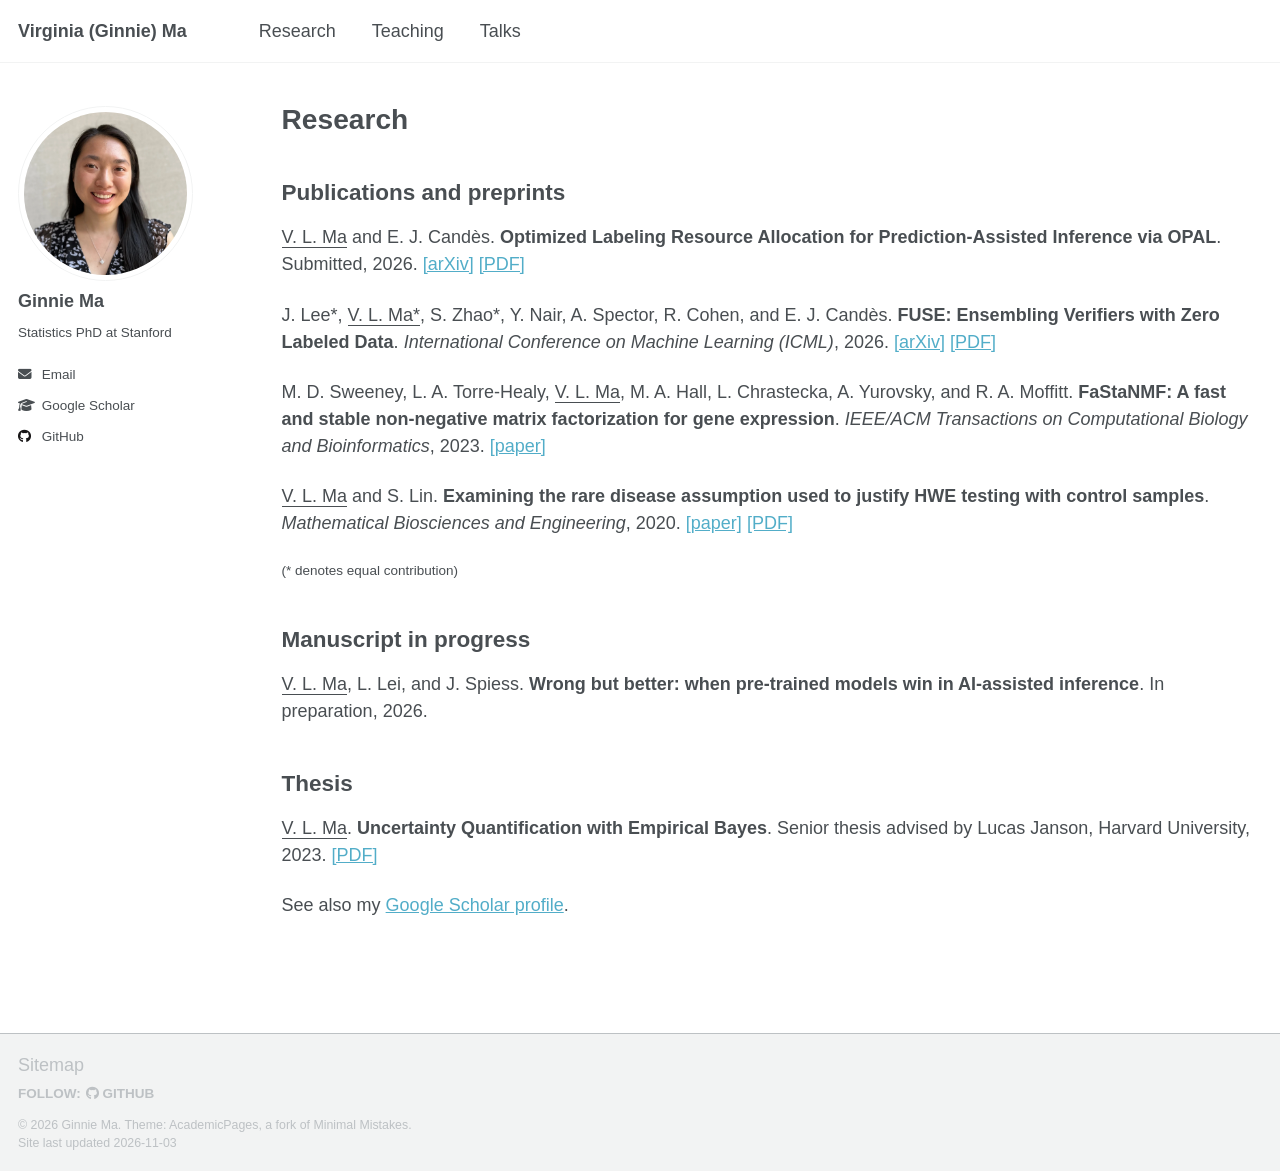
==== commit aa3992ae: "Update header name to Virginia (Ginnie) Ma" ====
--- a/research/index.html
+++ b/research/index.html
@@ -23,7 +23,7 @@
 <div class="masthead"><div class="masthead__inner-wrap"><div class="masthead__menu">
 <nav id="site-nav" class="greedy-nav" aria-label="Main navigation">
 <button type="button" class="hidden" id="menu-toggle" aria-controls="mobile-menu" aria-expanded="false" aria-label="Toggle navigation"><span class="navicon" aria-hidden="true"></span></button>
-<ul class="visible-links"><li class="masthead__menu-item masthead__menu-item--lg persist"><a href="/">Ginnie Ma</a></li><li class="masthead__menu-item"><a href="/research/" aria-current="page">Research</a></li><li class="masthead__menu-item"><a href="/teaching/">Teaching</a></li><li class="masthead__menu-item"><a href="/talks/">Talks</a></li></ul>
+<ul class="visible-links"><li class="masthead__menu-item masthead__menu-item--lg persist"><a href="/">Virginia (Ginnie) Ma</a></li><li class="masthead__menu-item"><a href="/research/" aria-current="page">Research</a></li><li class="masthead__menu-item"><a href="/teaching/">Teaching</a></li><li class="masthead__menu-item"><a href="/talks/">Talks</a></li></ul>
 <ul class="hidden-links hidden" id="mobile-menu"></ul>
 </nav>
 </div></div></div>
